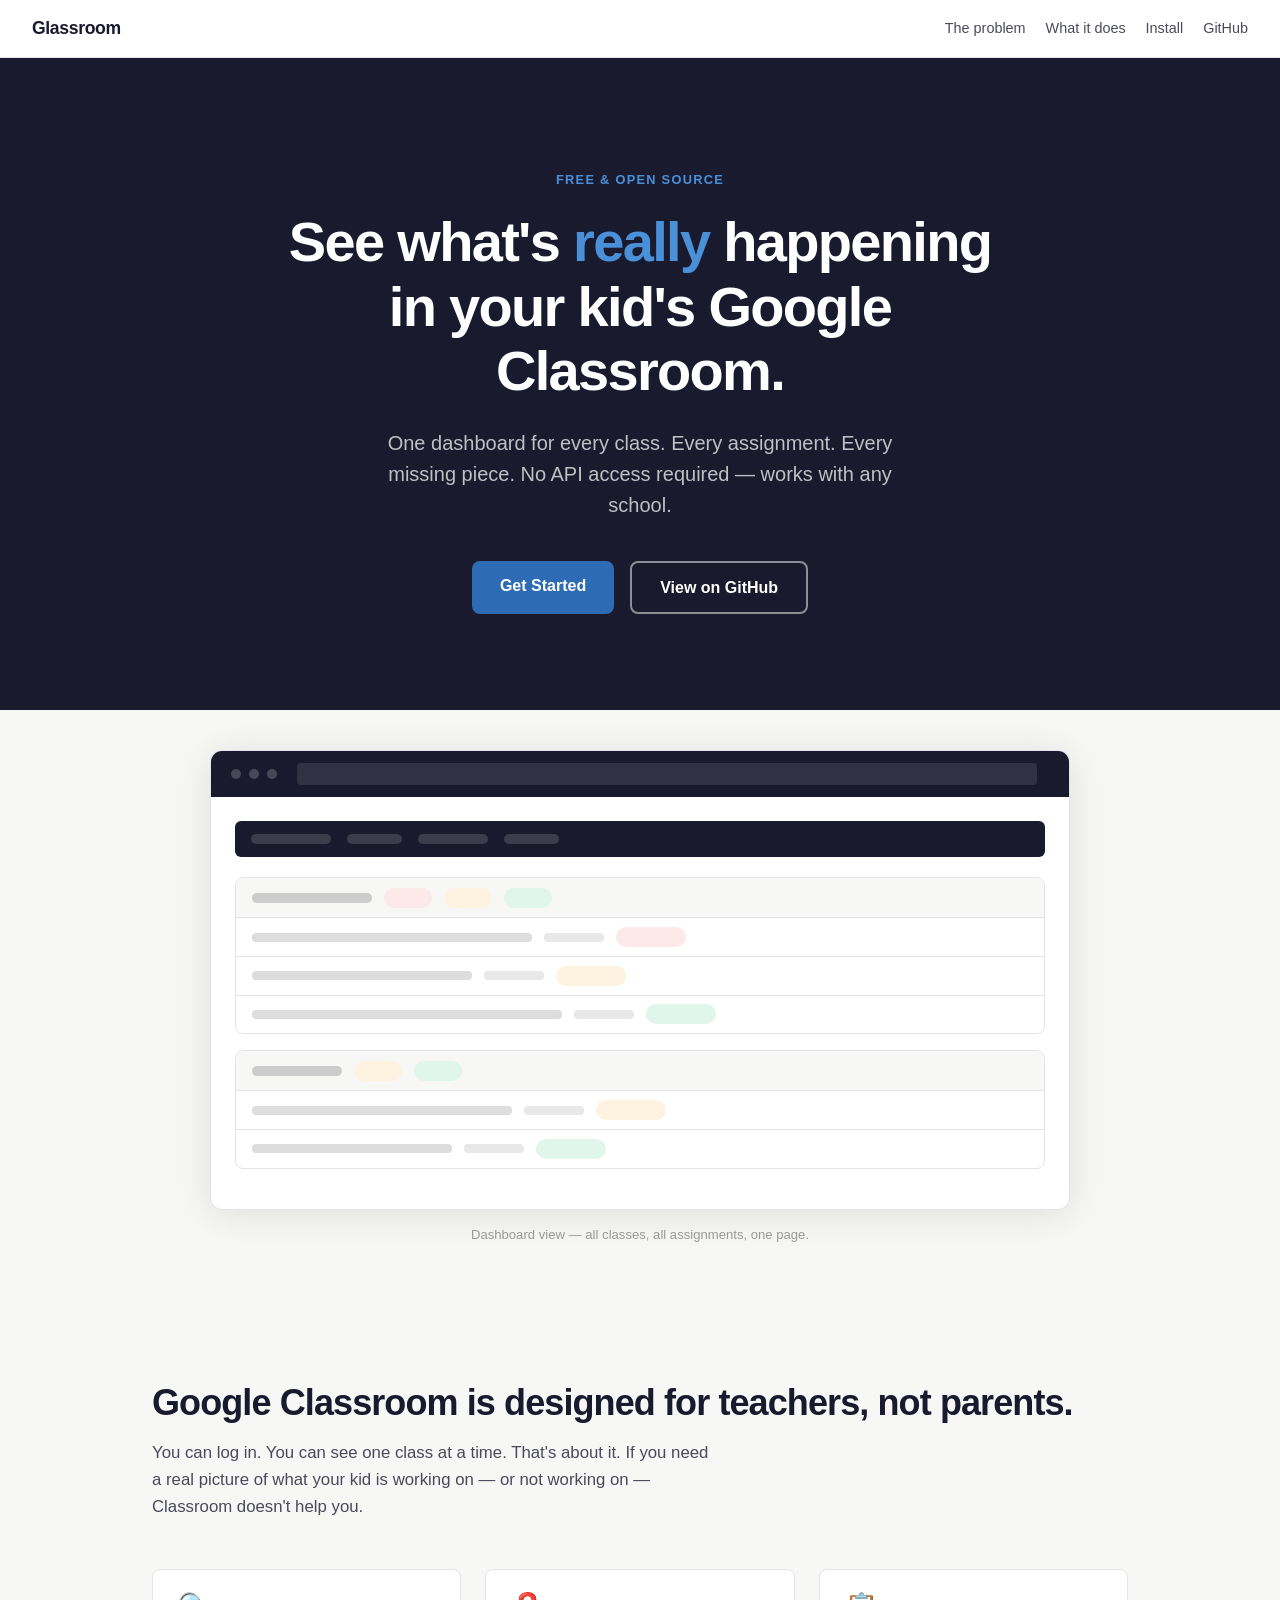
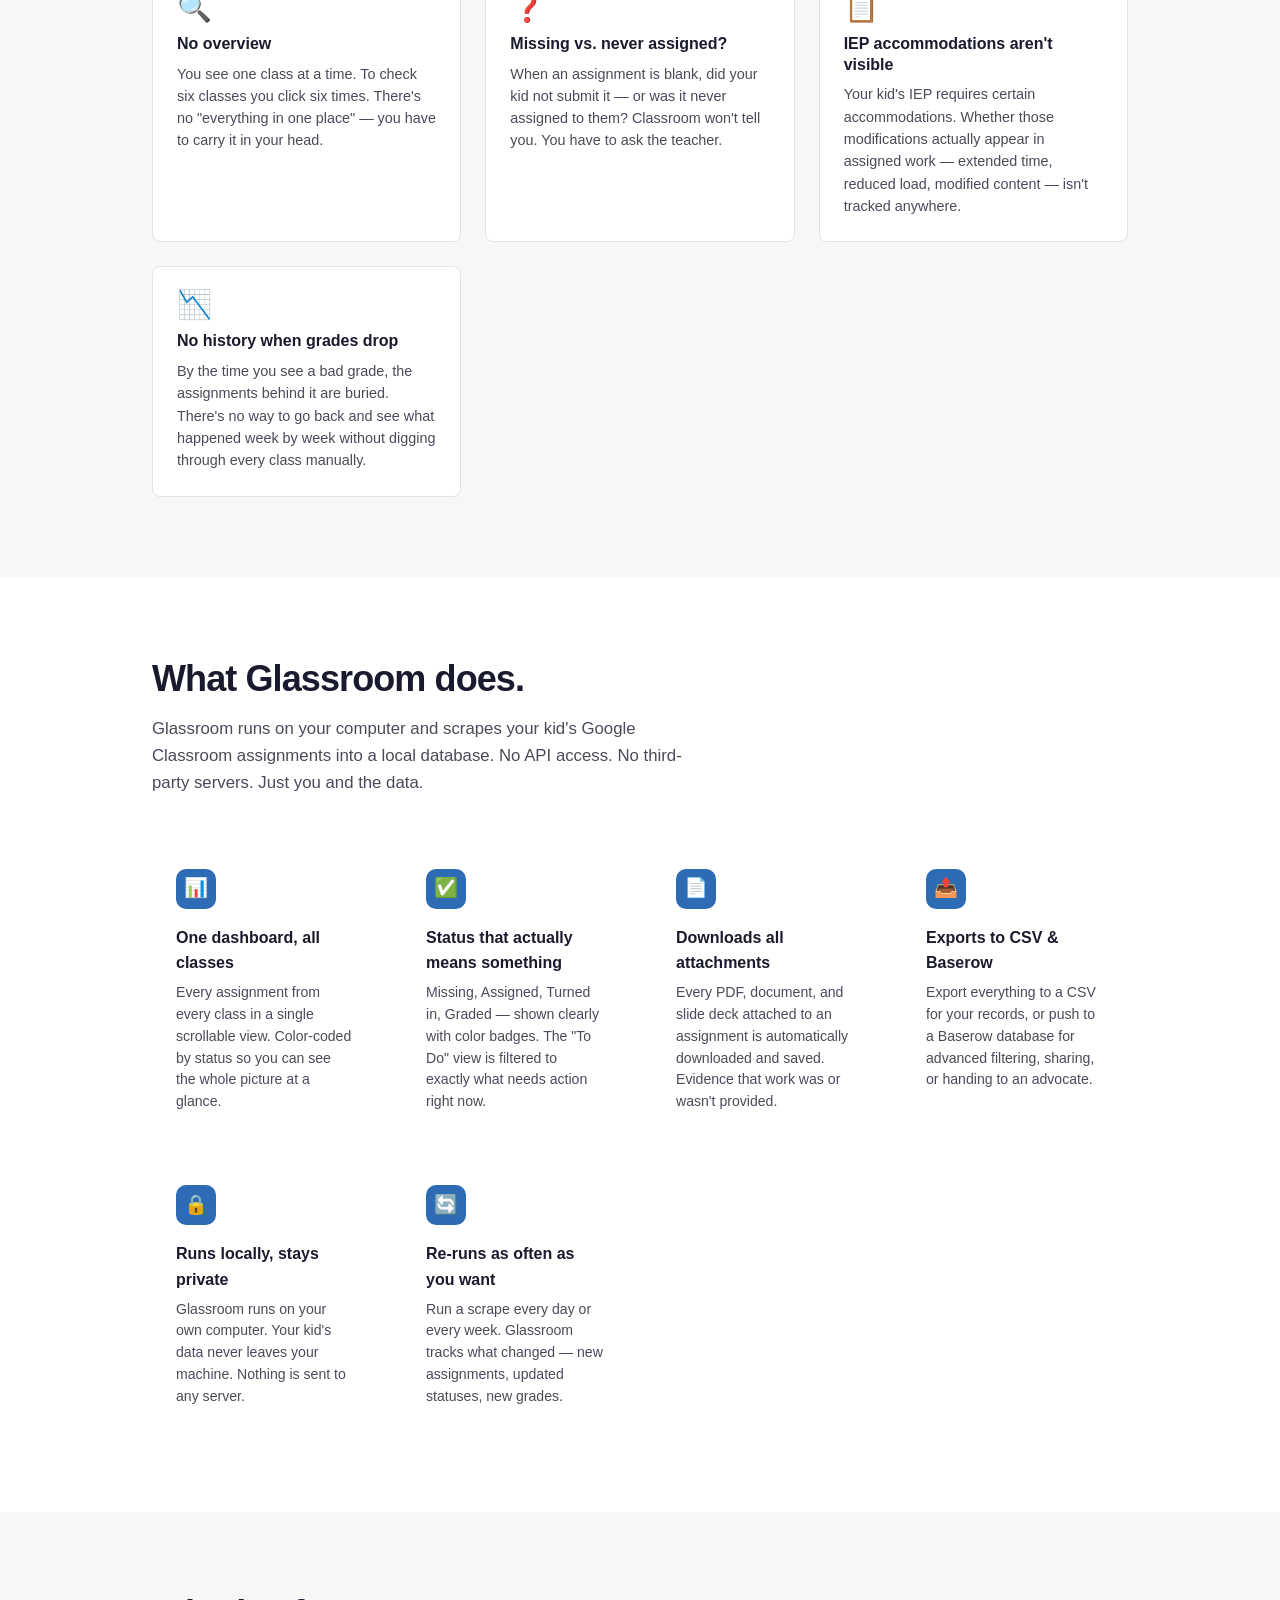
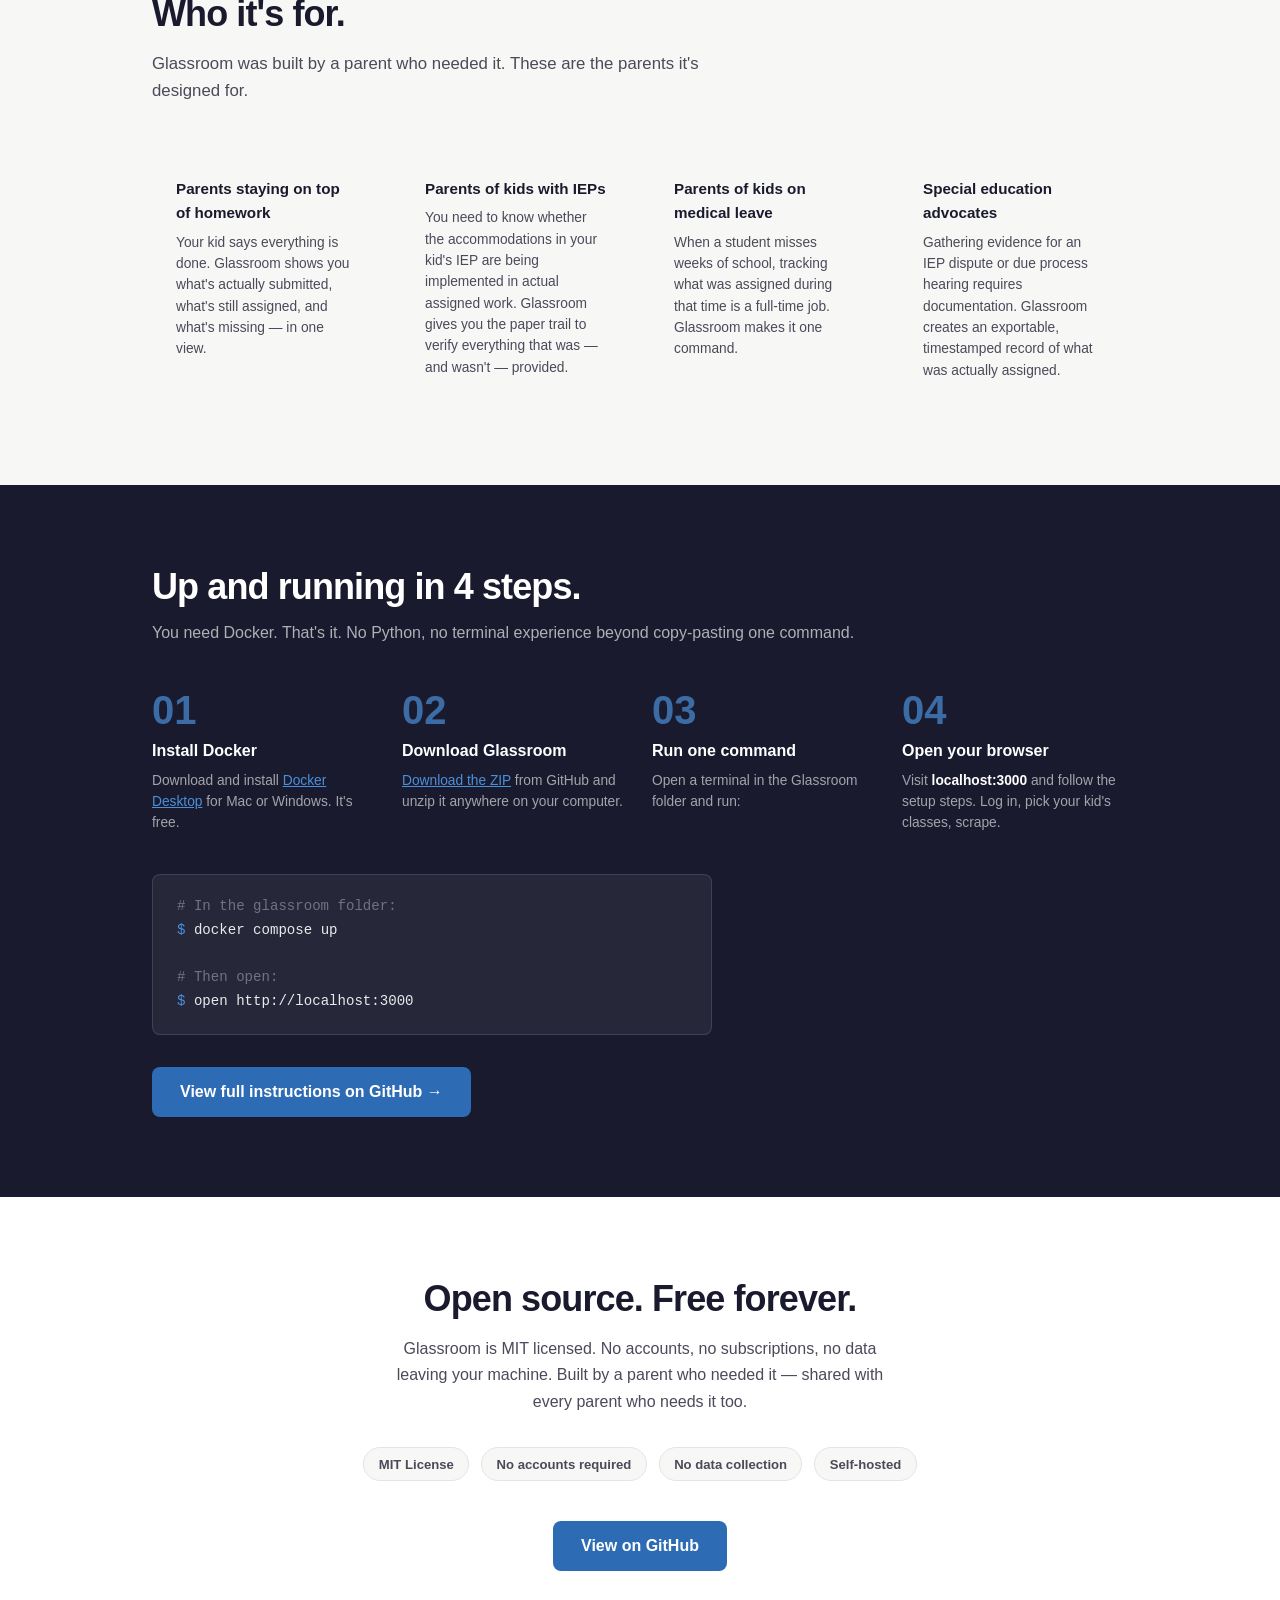
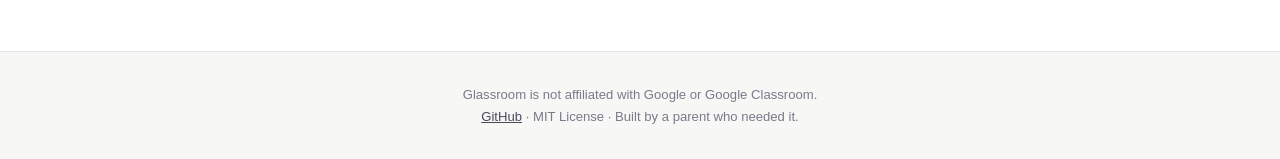
==== site/index.html @ 011dd3a0 "Ho 4.7: Landing page static site in site/ - site/index.html: full single-page landing site with all " ====
<!DOCTYPE html>
<html lang="en">
<head>
  <meta charset="UTF-8">
  <meta name="viewport" content="width=device-width, initial-scale=1.0">
  <title>Glassroom — See what's really happening in your kid's Google Classroom</title>
  <meta name="description" content="One dashboard for every class. Every assignment. Every missing piece. Glassroom makes Google Classroom transparent for parents.">
  <link rel="stylesheet" href="style.css">
</head>
<body>

<!-- ── Navigation ── -->
<nav>
  <a href="#" class="nav-brand">Glassroom</a>
  <div class="nav-links">
    <a href="#problem">The problem</a>
    <a href="#what-it-does">What it does</a>
    <a href="#install">Install</a>
    <a href="https://github.com/sageframe-no-kaji/glassroom">GitHub</a>
  </div>
</nav>

<!-- ── Hero ── -->
<section id="hero">
  <div class="container">
    <p class="eyebrow">Free &amp; open source</p>
    <h1>See what's <em>really</em> happening in your kid's Google Classroom.</h1>
    <p class="subhead">
      One dashboard for every class. Every assignment. Every missing piece.
      No API access required — works with any school.
    </p>
    <div class="hero-actions">
      <a href="#install" class="btn btn-primary">Get Started</a>
      <a href="https://github.com/sageframe-no-kaji/glassroom" class="btn btn-outline">View on GitHub</a>
    </div>
  </div>
</section>

<!-- ── Dashboard mockup ── -->
<section id="mockup" style="padding: 2.5rem 0 3.5rem">
  <div class="container">
    <div class="mockup-frame">
      <div class="mockup-bar">
        <div class="mockup-dot"></div>
        <div class="mockup-dot"></div>
        <div class="mockup-dot"></div>
        <div class="mockup-url"></div>
      </div>
      <div class="mockup-body">
        <div class="mockup-nav-bar">
          <div class="mockup-nav-pill" style="width:80px"></div>
          <div class="mockup-nav-pill" style="width:55px"></div>
          <div class="mockup-nav-pill" style="width:70px"></div>
          <div class="mockup-nav-pill" style="width:55px"></div>
        </div>

        <!-- Class 1: ELA -->
        <div class="mockup-class-block">
          <div class="mockup-class-header">
            <div class="mockup-class-name"></div>
            <div class="mockup-badge badge-red" title="Missing"></div>
            <div class="mockup-badge badge-amber" title="Assigned"></div>
            <div class="mockup-badge badge-green" title="Done"></div>
          </div>
          <div class="mockup-row">
            <div class="mockup-title" style="max-width:280px"></div>
            <div class="mockup-meta"></div>
            <div class="mockup-status badge-red"></div>
          </div>
          <div class="mockup-row">
            <div class="mockup-title" style="max-width:220px"></div>
            <div class="mockup-meta"></div>
            <div class="mockup-status badge-amber"></div>
          </div>
          <div class="mockup-row">
            <div class="mockup-title" style="max-width:310px"></div>
            <div class="mockup-meta"></div>
            <div class="mockup-status badge-green"></div>
          </div>
        </div>

        <!-- Class 2: Math -->
        <div class="mockup-class-block">
          <div class="mockup-class-header">
            <div class="mockup-class-name" style="width:90px"></div>
            <div class="mockup-badge badge-amber" title="Assigned"></div>
            <div class="mockup-badge badge-green" title="Done"></div>
          </div>
          <div class="mockup-row">
            <div class="mockup-title" style="max-width:260px"></div>
            <div class="mockup-meta"></div>
            <div class="mockup-status badge-amber"></div>
          </div>
          <div class="mockup-row">
            <div class="mockup-title" style="max-width:200px"></div>
            <div class="mockup-meta"></div>
            <div class="mockup-status badge-green"></div>
          </div>
        </div>

      </div>
    </div>
    <p style="text-align:center;font-size:0.82rem;color:#999;margin-top:0.9rem">
      Dashboard view — all classes, all assignments, one page.
    </p>
  </div>
</section>

<!-- ── The Problem ── -->
<section id="problem" class="alt">
  <div class="container">
    <h2>Google Classroom is designed for teachers, not parents.</h2>
    <p class="section-subhead">
      You can log in. You can see one class at a time. That's about it. If you need a real picture of what your kid is working on — or not working on — Classroom doesn't help you.
    </p>
    <div class="problem-grid">
      <div class="problem-card">
        <div class="problem-icon">🔍</div>
        <h3>No overview</h3>
        <p>You see one class at a time. To check six classes you click six times. There's no "everything in one place" — you have to carry it in your head.</p>
      </div>
      <div class="problem-card">
        <div class="problem-icon">❓</div>
        <h3>Missing vs. never assigned?</h3>
        <p>When an assignment is blank, did your kid not submit it — or was it never assigned to them? Classroom won't tell you. You have to ask the teacher.</p>
      </div>
      <div class="problem-card">
        <div class="problem-icon">📋</div>
        <h3>IEP accommodations aren't visible</h3>
        <p>Your kid's IEP requires certain accommodations. Whether those modifications actually appear in assigned work — extended time, reduced load, modified content — isn't tracked anywhere.</p>
      </div>
      <div class="problem-card">
        <div class="problem-icon">📉</div>
        <h3>No history when grades drop</h3>
        <p>By the time you see a bad grade, the assignments behind it are buried. There's no way to go back and see what happened week by week without digging through every class manually.</p>
      </div>
    </div>
  </div>
</section>

<!-- ── What it does ── -->
<section id="what-it-does">
  <div class="container">
    <h2>What Glassroom does.</h2>
    <p class="section-subhead">
      Glassroom runs on your computer and scrapes your kid's Google Classroom assignments into a local database. No API access. No third-party servers. Just you and the data.
    </p>
    <div class="features-grid">
      <div class="feature-card">
        <div class="feature-icon">📊</div>
        <h3>One dashboard, all classes</h3>
        <p>Every assignment from every class in a single scrollable view. Color-coded by status so you can see the whole picture at a glance.</p>
      </div>
      <div class="feature-card">
        <div class="feature-icon">✅</div>
        <h3>Status that actually means something</h3>
        <p>Missing, Assigned, Turned in, Graded — shown clearly with color badges. The "To Do" view is filtered to exactly what needs action right now.</p>
      </div>
      <div class="feature-card">
        <div class="feature-icon">📄</div>
        <h3>Downloads all attachments</h3>
        <p>Every PDF, document, and slide deck attached to an assignment is automatically downloaded and saved. Evidence that work was or wasn't provided.</p>
      </div>
      <div class="feature-card">
        <div class="feature-icon">📤</div>
        <h3>Exports to CSV &amp; Baserow</h3>
        <p>Export everything to a CSV for your records, or push to a Baserow database for advanced filtering, sharing, or handing to an advocate.</p>
      </div>
      <div class="feature-card">
        <div class="feature-icon">🔒</div>
        <h3>Runs locally, stays private</h3>
        <p>Glassroom runs on your own computer. Your kid's data never leaves your machine. Nothing is sent to any server.</p>
      </div>
      <div class="feature-card">
        <div class="feature-icon">🔄</div>
        <h3>Re-runs as often as you want</h3>
        <p>Run a scrape every day or every week. Glassroom tracks what changed — new assignments, updated statuses, new grades.</p>
      </div>
    </div>
  </div>
</section>

<!-- ── Who it's for ── -->
<section id="who" class="alt">
  <div class="container">
    <h2>Who it's for.</h2>
    <p class="section-subhead">
      Glassroom was built by a parent who needed it. These are the parents it's designed for.
    </p>
    <div class="who-grid">
      <div class="who-card">
        <h3>Parents staying on top of homework</h3>
        <p>Your kid says everything is done. Glassroom shows you what's actually submitted, what's still assigned, and what's missing — in one view.</p>
      </div>
      <div class="who-card">
        <h3>Parents of kids with IEPs</h3>
        <p>You need to know whether the accommodations in your kid's IEP are being implemented in actual assigned work. Glassroom gives you the paper trail to verify everything that was — and wasn't — provided.</p>
      </div>
      <div class="who-card">
        <h3>Parents of kids on medical leave</h3>
        <p>When a student misses weeks of school, tracking what was assigned during that time is a full-time job. Glassroom makes it one command.</p>
      </div>
      <div class="who-card">
        <h3>Special education advocates</h3>
        <p>Gathering evidence for an IEP dispute or due process hearing requires documentation. Glassroom creates an exportable, timestamped record of what was actually assigned.</p>
      </div>
    </div>
  </div>
</section>

<!-- ── How to Install ── -->
<section id="install" class="dark">
  <div class="container">
    <h2>Up and running in 4 steps.</h2>
    <p class="section-subhead">
      You need Docker. That's it. No Python, no terminal experience beyond copy-pasting one command.
    </p>

    <div class="install-steps">
      <div class="install-step">
        <div class="step-number">01</div>
        <h3>Install Docker</h3>
        <p>Download and install <a href="https://docker.com/get-started" target="_blank" rel="noopener">Docker Desktop</a> for Mac or Windows. It's free.</p>
      </div>
      <div class="install-step">
        <div class="step-number">02</div>
        <h3>Download Glassroom</h3>
        <p>
          <a href="https://github.com/sageframe-no-kaji/glassroom/archive/refs/heads/main.zip" target="_blank" rel="noopener">Download the ZIP</a> from GitHub and unzip it anywhere on your computer.
        </p>
      </div>
      <div class="install-step">
        <div class="step-number">03</div>
        <h3>Run one command</h3>
        <p>Open a terminal in the Glassroom folder and run:</p>
      </div>
      <div class="install-step">
        <div class="step-number">04</div>
        <h3>Open your browser</h3>
        <p>Visit <strong style="color:#fff">localhost:3000</strong> and follow the setup steps. Log in, pick your kid's classes, scrape.</p>
      </div>
    </div>

    <div class="terminal-block">
      <pre><span class="comment"># In the glassroom folder:</span>
<span class="prompt">$ </span>docker compose up

<span class="comment"># Then open:</span>
<span class="prompt">$ </span>open http://localhost:3000</pre>
    </div>

    <a href="https://github.com/sageframe-no-kaji/glassroom" class="btn btn-primary">View full instructions on GitHub →</a>
  </div>
</section>

<!-- ── Open Source ── -->
<section id="open-source">
  <div class="container">
    <h2>Open source. Free forever.</h2>
    <p>
      Glassroom is MIT licensed. No accounts, no subscriptions, no data leaving your machine.
      Built by a parent who needed it — shared with every parent who needs it too.
    </p>
    <div class="oss-badges">
      <span class="oss-badge">MIT License</span>
      <span class="oss-badge">No accounts required</span>
      <span class="oss-badge">No data collection</span>
      <span class="oss-badge">Self-hosted</span>
    </div>
    <a href="https://github.com/sageframe-no-kaji/glassroom" class="btn btn-primary">View on GitHub</a>
  </div>
</section>

<!-- ── Footer ── -->
<footer>
  <p>
    Glassroom is not affiliated with Google or Google Classroom.<br>
    <a href="https://github.com/sageframe-no-kaji/glassroom">GitHub</a> &middot;
    MIT License &middot;
    Built by a parent who needed it.
  </p>
</footer>

</body>
</html>
---- site/style.css ----
/* Glassroom Landing Page — style.css */

*, *::before, *::after {
  box-sizing: border-box;
  margin: 0;
  padding: 0;
}

:root {
  --blue: #2D6CB4;
  --blue-light: #4A90D9;
  --blue-dark: #1e4d84;
  --text: #1a1a2e;
  --text-secondary: #4a4a5a;
  --text-muted: #7a7a8a;
  --bg: #ffffff;
  --bg-alt: #f7f7f5;
  --bg-dark: #1a1a2e;
  --border: #e4e4e8;
  --green: #3DAA6D;
  --amber: #E8A838;
  --red: #D94452;
  --radius: 8px;
  --max-width: 1040px;
}

html {
  scroll-behavior: smooth;
  font-size: 16px;
}

body {
  font-family: -apple-system, BlinkMacSystemFont, "Segoe UI", Roboto, Helvetica, Arial, sans-serif;
  color: var(--text);
  background: var(--bg);
  line-height: 1.6;
  -webkit-font-smoothing: antialiased;
}

/* ── Layout ── */

.container {
  max-width: var(--max-width);
  margin: 0 auto;
  padding: 0 2rem;
}

section {
  padding: 5rem 0;
}

section.alt {
  background: var(--bg-alt);
}

section.dark {
  background: var(--bg-dark);
  color: #fff;
}

/* ── Nav ── */

nav {
  position: sticky;
  top: 0;
  z-index: 100;
  background: rgba(255, 255, 255, 0.96);
  backdrop-filter: blur(8px);
  border-bottom: 1px solid var(--border);
  padding: 0.9rem 2rem;
  display: flex;
  align-items: center;
  gap: 1.5rem;
}

.nav-brand {
  font-size: 1.1rem;
  font-weight: 700;
  color: var(--text);
  text-decoration: none;
  letter-spacing: -0.02em;
}

.nav-links {
  display: flex;
  gap: 1.25rem;
  margin-left: auto;
  align-items: center;
}

.nav-links a {
  color: var(--text-secondary);
  text-decoration: none;
  font-size: 0.9rem;
}

.nav-links a:hover {
  color: var(--text);
}

/* ── Buttons ── */

.btn {
  display: inline-block;
  padding: 0.75rem 1.75rem;
  border-radius: var(--radius);
  font-size: 1rem;
  font-weight: 600;
  text-decoration: none;
  cursor: pointer;
  border: none;
  transition: background 0.15s, transform 0.1s;
}

.btn:active {
  transform: translateY(1px);
}

.btn-primary {
  background: var(--blue);
  color: #fff;
}

.btn-primary:hover {
  background: var(--blue-dark);
}

.btn-outline {
  background: transparent;
  color: #fff;
  border: 2px solid rgba(255, 255, 255, 0.5);
}

.btn-outline:hover {
  border-color: #fff;
  background: rgba(255, 255, 255, 0.1);
}

/* ── Hero ── */

#hero {
  background: var(--bg-dark);
  color: #fff;
  padding: 7rem 0 6rem;
  text-align: center;
}

#hero .eyebrow {
  font-size: 0.8rem;
  font-weight: 600;
  letter-spacing: 0.1em;
  text-transform: uppercase;
  color: var(--blue-light);
  margin-bottom: 1.25rem;
}

#hero h1 {
  font-size: clamp(2rem, 5vw, 3.5rem);
  font-weight: 800;
  line-height: 1.15;
  letter-spacing: -0.03em;
  max-width: 760px;
  margin: 0 auto 1.5rem;
}

#hero h1 em {
  font-style: normal;
  color: var(--blue-light);
}

#hero .subhead {
  font-size: clamp(1rem, 2.5vw, 1.25rem);
  color: rgba(255, 255, 255, 0.72);
  max-width: 540px;
  margin: 0 auto 2.5rem;
  line-height: 1.55;
}

.hero-actions {
  display: flex;
  gap: 1rem;
  justify-content: center;
  flex-wrap: wrap;
}

/* ── Dashboard mockup ── */

#mockup {
  background: var(--bg-alt);
  padding: 3rem 0 4rem;
}

.mockup-frame {
  max-width: 860px;
  margin: 0 auto;
  background: #fff;
  border-radius: 12px;
  border: 1px solid var(--border);
  overflow: hidden;
  box-shadow: 0 4px 40px rgba(0, 0, 0, 0.1);
}

.mockup-bar {
  background: var(--bg-dark);
  padding: 0.75rem 1.25rem;
  display: flex;
  align-items: center;
  gap: 0.5rem;
}

.mockup-dot {
  width: 10px;
  height: 10px;
  border-radius: 50%;
  background: rgba(255,255,255,0.2);
}

.mockup-url {
  flex: 1;
  background: rgba(255,255,255,0.1);
  border-radius: 4px;
  height: 22px;
  margin: 0 0.75rem;
}

.mockup-body {
  padding: 1.5rem;
}

.mockup-nav-bar {
  background: var(--bg-dark);
  border-radius: 6px;
  height: 36px;
  margin-bottom: 1.25rem;
  display: flex;
  align-items: center;
  padding: 0 1rem;
  gap: 1rem;
}

.mockup-nav-pill {
  height: 10px;
  border-radius: 5px;
  background: rgba(255,255,255,0.15);
}

.mockup-class-block {
  border: 1px solid var(--border);
  border-radius: 8px;
  margin-bottom: 1rem;
  overflow: hidden;
}

.mockup-class-header {
  background: var(--bg-alt);
  padding: 0.6rem 1rem;
  display: flex;
  align-items: center;
  gap: 0.75rem;
}

.mockup-class-name {
  width: 120px;
  height: 10px;
  border-radius: 5px;
  background: #ccc;
}

.mockup-badge {
  height: 20px;
  width: 48px;
  border-radius: 10px;
}

.mockup-row {
  display: flex;
  align-items: center;
  padding: 0.55rem 1rem;
  border-top: 1px solid var(--border);
  gap: 0.75rem;
}

.mockup-title {
  flex: 1;
  height: 9px;
  border-radius: 4px;
  background: #ddd;
}

.mockup-meta {
  width: 60px;
  height: 9px;
  border-radius: 4px;
  background: #e8e8e8;
}

.mockup-status {
  width: 70px;
  height: 20px;
  border-radius: 10px;
}

/* Status badge colors */
.badge-red    { background: #fde8ea; }
.badge-amber  { background: #fdf3e0; }
.badge-green  { background: #e0f5ec; }
.badge-blue   { background: #e0eefa; }

/* ── Problem section ── */

#problem h2,
#what-it-does h2,
#who h2,
#install h2,
#open-source h2 {
  font-size: clamp(1.6rem, 3.5vw, 2.25rem);
  font-weight: 800;
  letter-spacing: -0.025em;
  line-height: 1.2;
  margin-bottom: 1rem;
}

#problem .section-subhead,
#what-it-does .section-subhead,
#who .section-subhead {
  font-size: 1.05rem;
  color: var(--text-secondary);
  max-width: 560px;
  margin-bottom: 3rem;
  line-height: 1.6;
}

.problem-grid {
  display: grid;
  grid-template-columns: repeat(auto-fit, minmax(240px, 1fr));
  gap: 1.5rem;
}

.problem-card {
  background: #fff;
  border: 1px solid var(--border);
  border-radius: var(--radius);
  padding: 1.5rem;
}

.problem-icon {
  font-size: 1.75rem;
  margin-bottom: 0.75rem;
  line-height: 1;
}

.problem-card h3 {
  font-size: 1rem;
  font-weight: 700;
  margin-bottom: 0.5rem;
  line-height: 1.3;
}

.problem-card p {
  font-size: 0.9rem;
  color: var(--text-secondary);
  line-height: 1.55;
}

/* ── What it does ── */

.features-grid {
  display: grid;
  grid-template-columns: repeat(auto-fit, minmax(220px, 1fr));
  gap: 1.5rem;
}

.feature-card {
  padding: 1.5rem;
}

.feature-icon {
  width: 40px;
  height: 40px;
  border-radius: 10px;
  background: var(--blue);
  display: flex;
  align-items: center;
  justify-content: center;
  font-size: 1.2rem;
  margin-bottom: 1rem;
}

.feature-card h3 {
  font-size: 1rem;
  font-weight: 700;
  margin-bottom: 0.4rem;
}

.feature-card p {
  font-size: 0.88rem;
  color: var(--text-secondary);
  line-height: 1.55;
}

/* ── Who it's for ── */

.who-grid {
  display: grid;
  grid-template-columns: repeat(auto-fit, minmax(220px, 1fr));
  gap: 1.25rem;
}

.who-card {
  background: var(--bg-alt);
  border-radius: var(--radius);
  padding: 1.5rem;
}

.who-card h3 {
  font-size: 0.95rem;
  font-weight: 700;
  margin-bottom: 0.4rem;
}

.who-card p {
  font-size: 0.86rem;
  color: var(--text-secondary);
  line-height: 1.55;
}

/* ── Install ── */

#install {
  background: var(--bg-dark);
  color: #fff;
}

#install h2 {
  color: #fff;
  margin-bottom: 0.75rem;
}

#install .section-subhead {
  color: rgba(255,255,255,0.65);
  margin-bottom: 2.75rem;
  font-size: 1rem;
  line-height: 1.6;
}

.install-steps {
  display: grid;
  grid-template-columns: repeat(auto-fit, minmax(200px, 1fr));
  gap: 1.5rem;
  margin-bottom: 2.5rem;
}

.install-step {
  position: relative;
}

.step-number {
  font-size: 2.5rem;
  font-weight: 800;
  color: var(--blue-light);
  line-height: 1;
  margin-bottom: 0.5rem;
  opacity: 0.7;
}

.install-step h3 {
  font-size: 1rem;
  font-weight: 700;
  margin-bottom: 0.4rem;
  color: #fff;
}

.install-step p {
  font-size: 0.86rem;
  color: rgba(255, 255, 255, 0.6);
  line-height: 1.55;
}

.install-step a {
  color: var(--blue-light);
}

.terminal-block {
  background: rgba(255, 255, 255, 0.06);
  border: 1px solid rgba(255, 255, 255, 0.12);
  border-radius: var(--radius);
  padding: 1.25rem 1.5rem;
  margin-bottom: 2rem;
  max-width: 560px;
}

.terminal-block pre {
  font-family: "SF Mono", "Fira Code", "Cascadia Code", Consolas, monospace;
  font-size: 0.88rem;
  color: rgba(255,255,255,0.9);
  line-height: 1.7;
  white-space: pre-wrap;
}

.terminal-block pre .prompt {
  color: var(--blue-light);
  user-select: none;
}

.terminal-block pre .comment {
  color: rgba(255,255,255,0.35);
}

/* ── Open source ── */

#open-source {
  text-align: center;
}

#open-source h2 {
  margin-bottom: 1rem;
}

#open-source p {
  color: var(--text-secondary);
  max-width: 520px;
  margin: 0 auto 2rem;
  font-size: 1rem;
  line-height: 1.65;
}

.oss-badges {
  display: flex;
  gap: 0.75rem;
  justify-content: center;
  flex-wrap: wrap;
  margin-bottom: 2.5rem;
}

.oss-badge {
  display: inline-block;
  padding: 0.35rem 0.9rem;
  border-radius: 20px;
  font-size: 0.82rem;
  font-weight: 600;
  background: var(--bg-alt);
  border: 1px solid var(--border);
  color: var(--text-secondary);
  text-decoration: none;
}

/* ── Footer ── */

footer {
  background: var(--bg-alt);
  border-top: 1px solid var(--border);
  padding: 2rem;
  text-align: center;
}

footer p {
  font-size: 0.82rem;
  color: var(--text-muted);
  line-height: 1.65;
}

footer a {
  color: var(--text-secondary);
}

/* ── Mobile ── */

@media (max-width: 640px) {
  section {
    padding: 3.5rem 0;
  }

  #hero {
    padding: 4.5rem 0 4rem;
  }

  nav {
    padding: 0.75rem 1.25rem;
  }

  .nav-links {
    display: none;
  }

  .container {
    padding: 0 1.25rem;
  }

  .hero-actions {
    flex-direction: column;
    align-items: center;
  }

  .install-steps {
    grid-template-columns: 1fr 1fr;
  }
}

@media (max-width: 400px) {
  .install-steps {
    grid-template-columns: 1fr;
  }
}
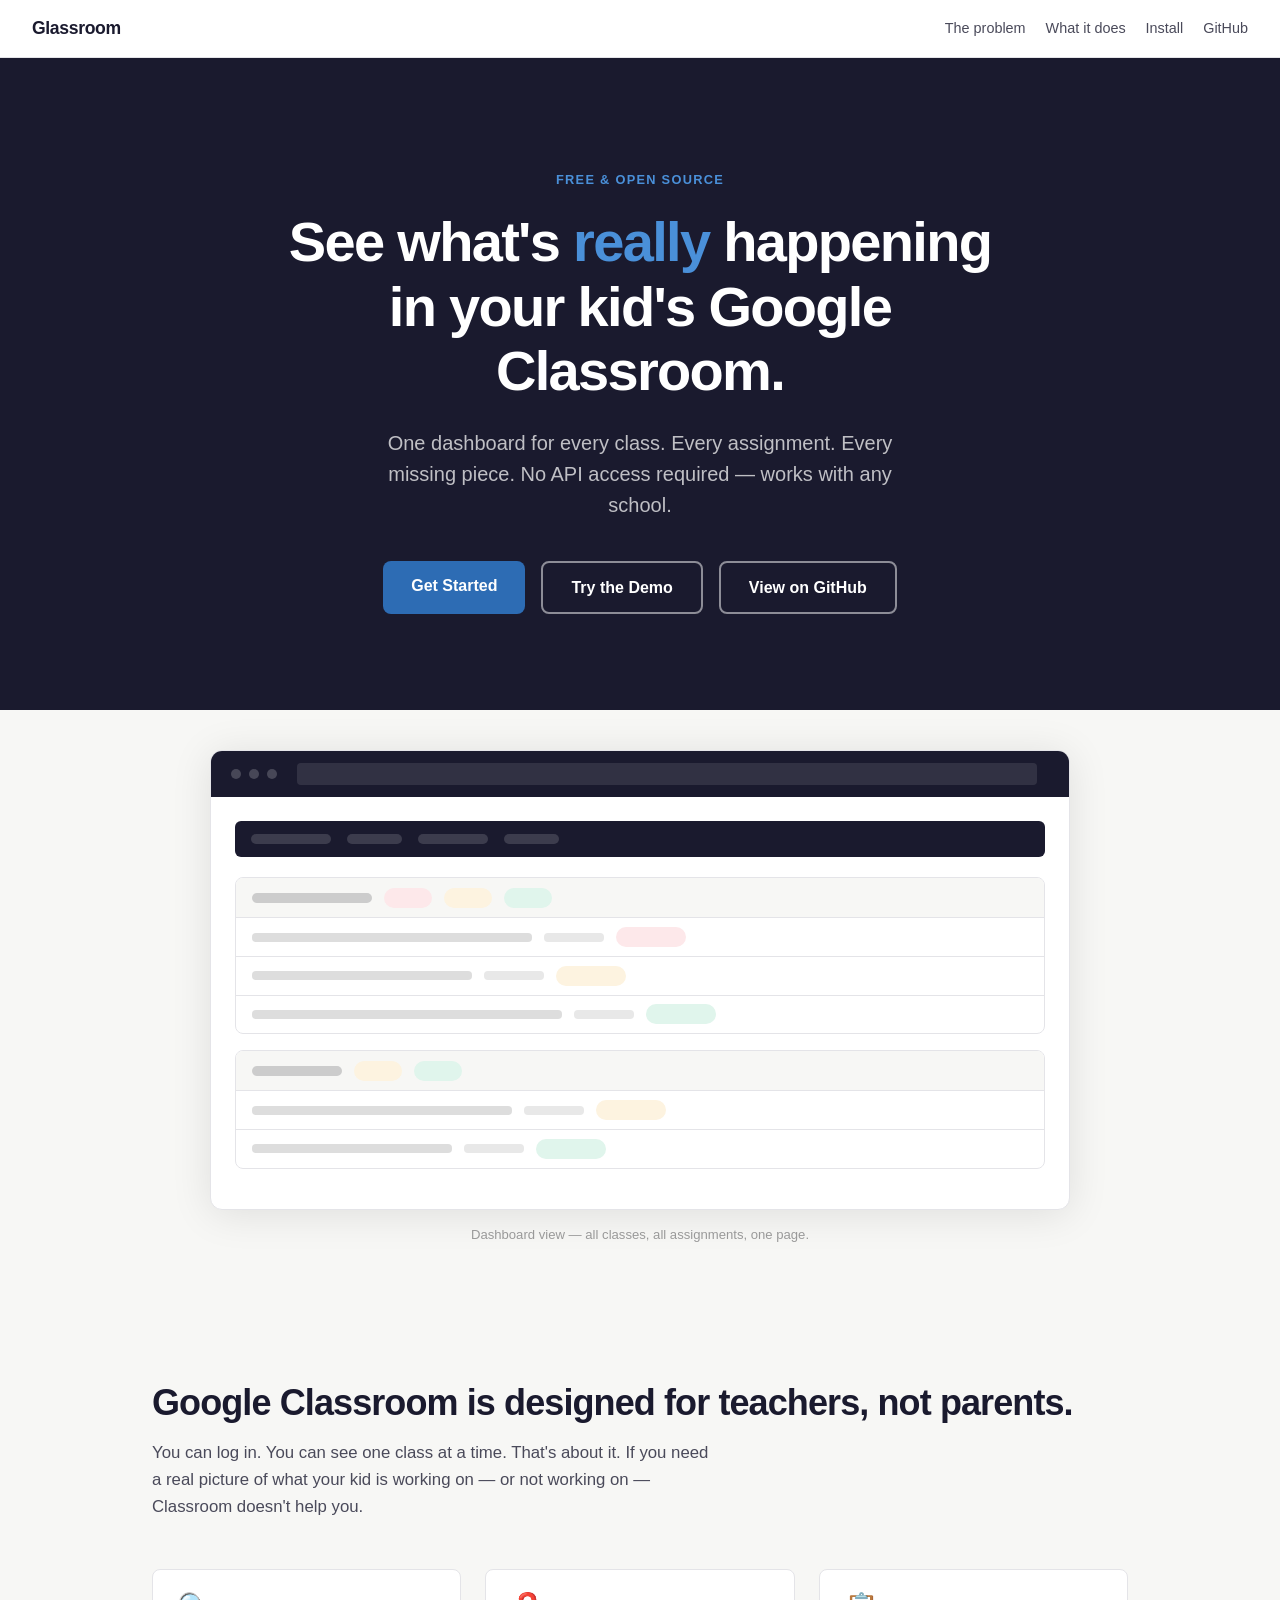
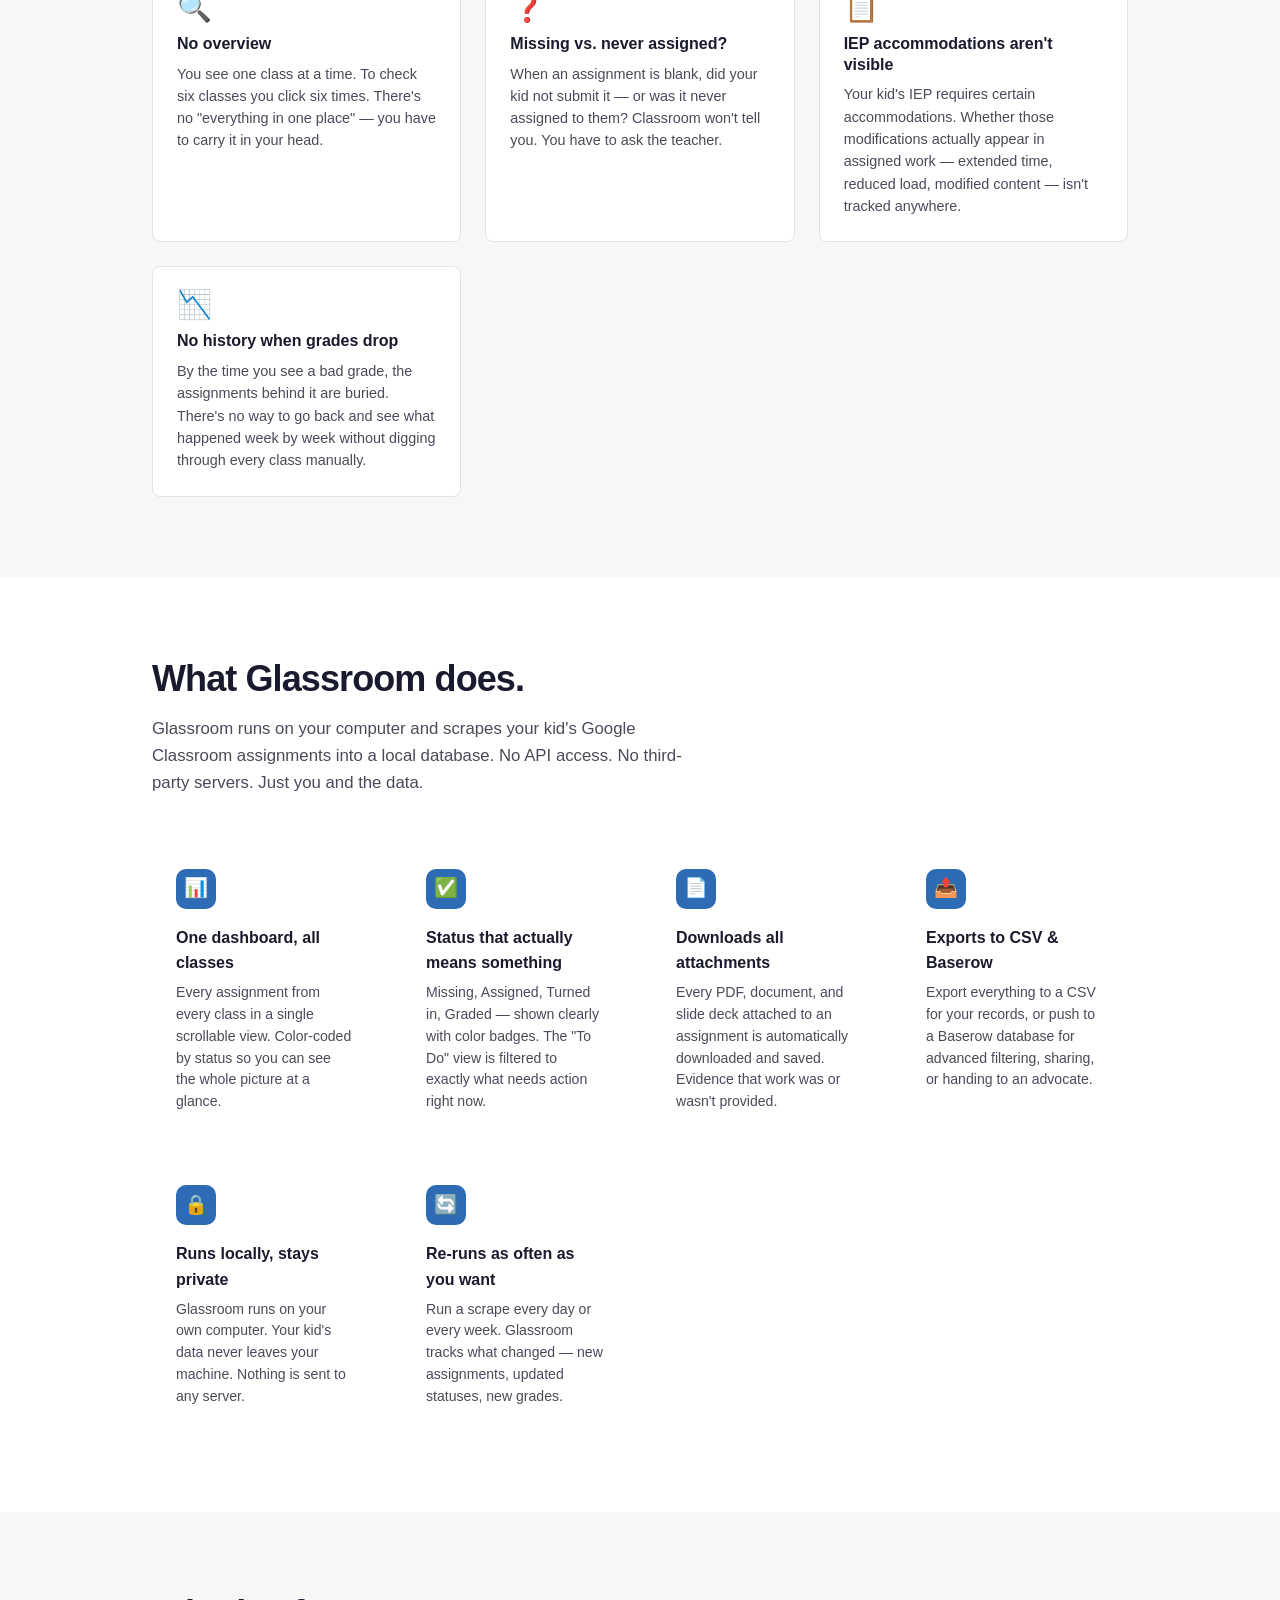
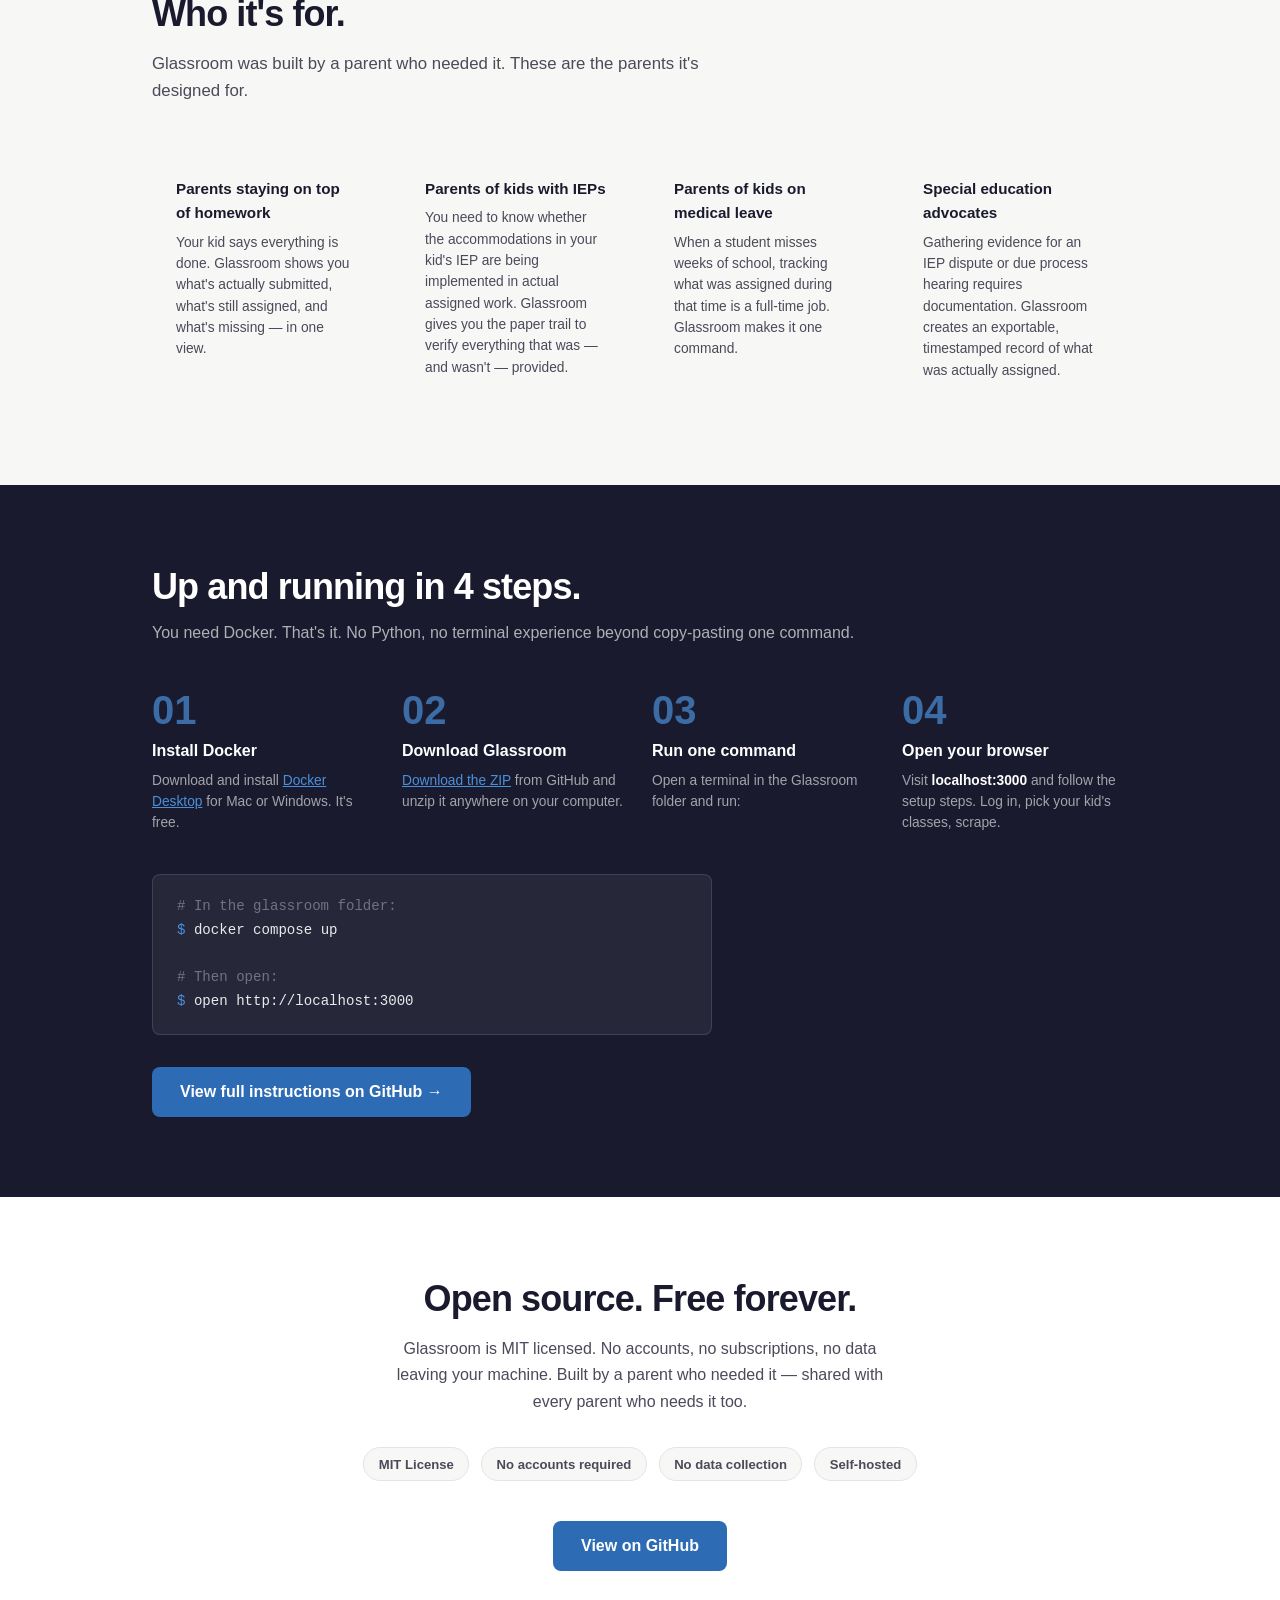
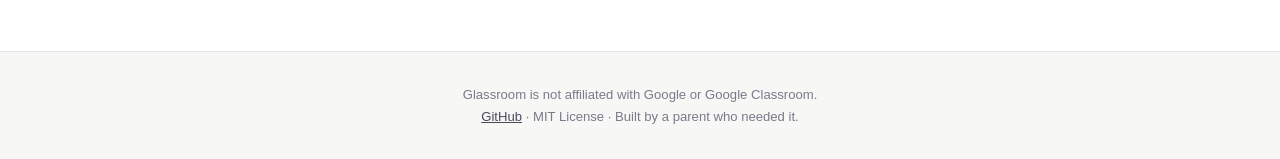
==== commit 427f5f58: "Ho 4.7.1: Static demo dashboard at site/demo/ - site/demo/data.json — 305 realistic assignments acro" ====
--- a/site/index.html
+++ b/site/index.html
@@ -31,6 +31,7 @@
     </p>
     <div class="hero-actions">
       <a href="#install" class="btn btn-primary">Get Started</a>
+      <a href="demo/index.html" class="btn btn-outline">Try the Demo</a>
       <a href="https://github.com/sageframe-no-kaji/glassroom" class="btn btn-outline">View on GitHub</a>
     </div>
   </div>
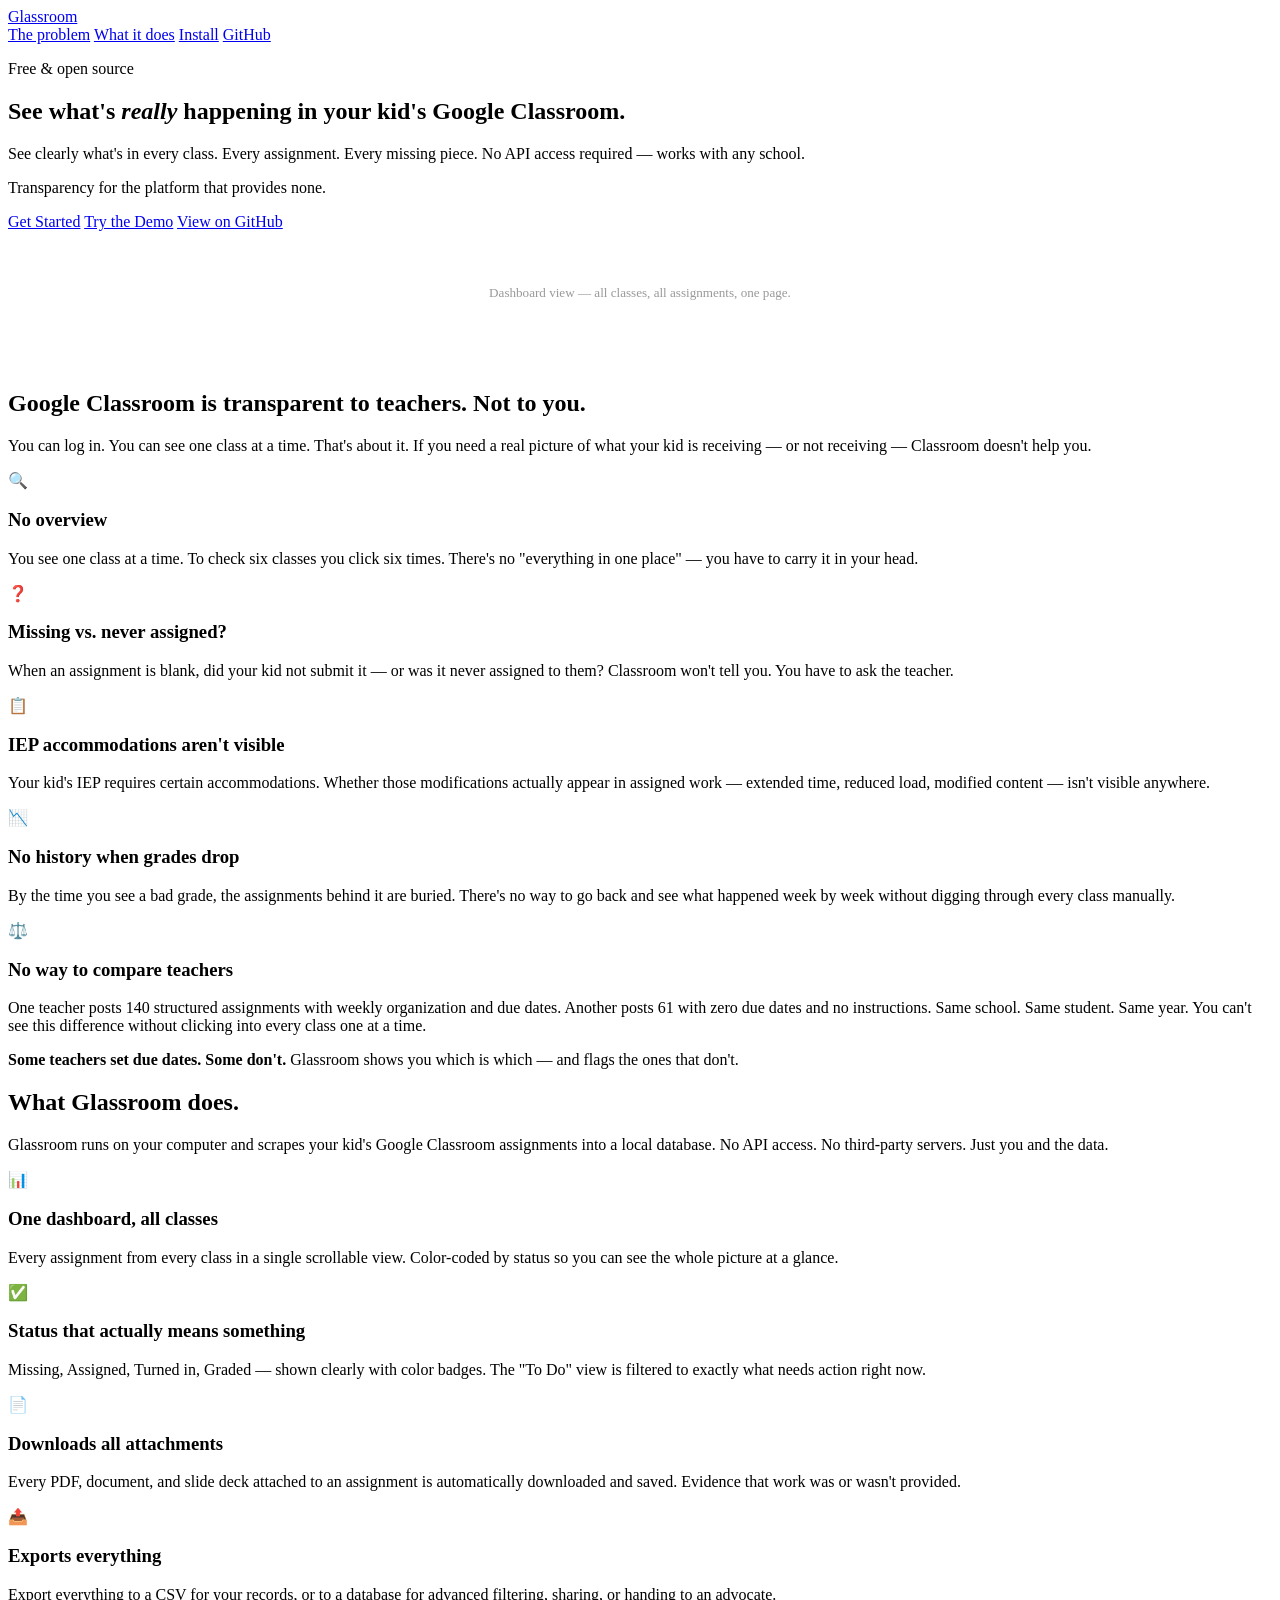
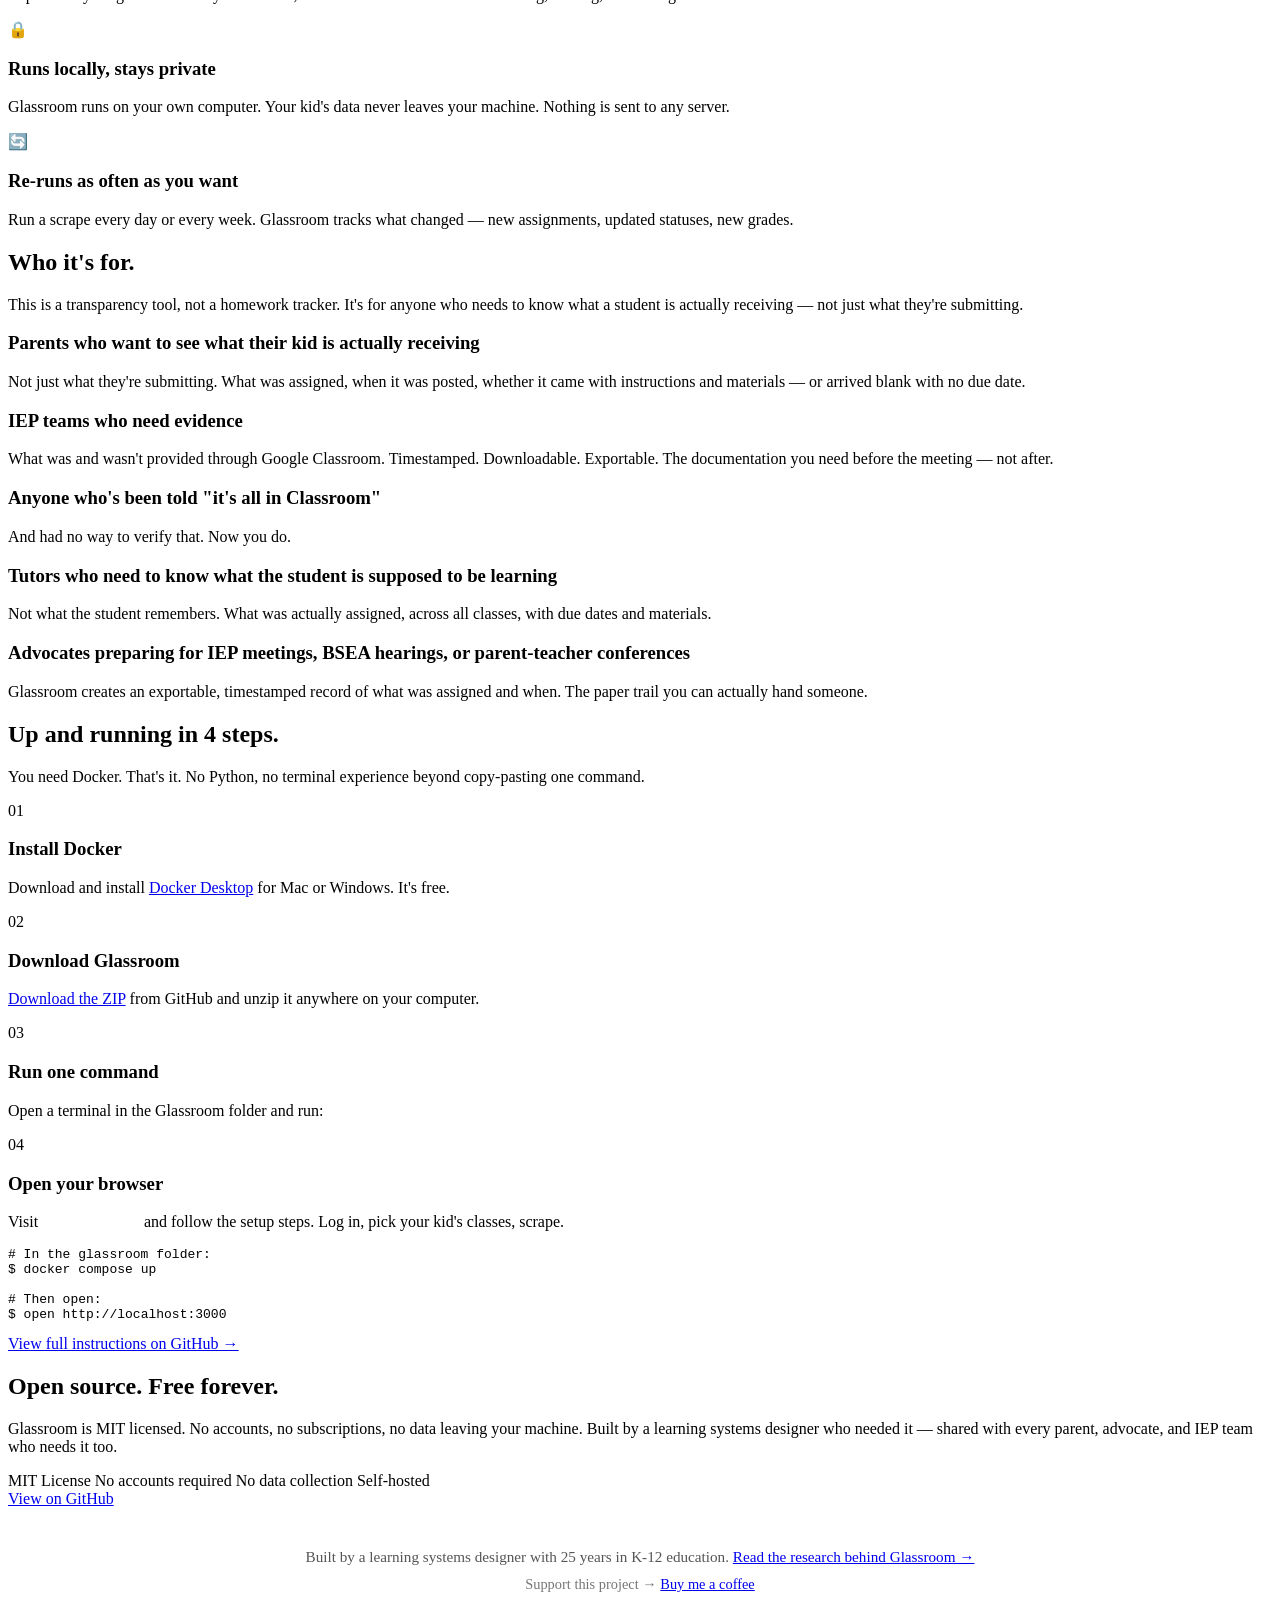
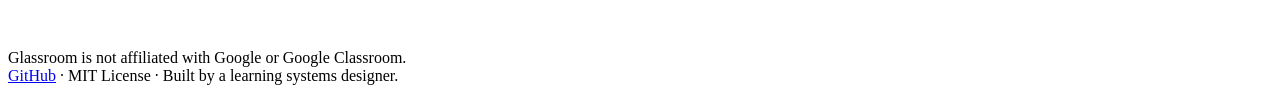
==== commit e3c5b28b: "Ho 5.9: Landing Page Copy Rewrite - Reframe as transparency tool, not homework tracker - Problem sec" ====
--- a/site/index.html
+++ b/site/index.html
@@ -4,7 +4,7 @@
   <meta charset="UTF-8">
   <meta name="viewport" content="width=device-width, initial-scale=1.0">
   <title>Glassroom — See what's really happening in your kid's Google Classroom</title>
-  <meta name="description" content="One dashboard for every class. Every assignment. Every missing piece. Glassroom makes Google Classroom transparent for parents.">
+  <meta name="description" content="Glassroom makes Google Classroom transparent. See every assignment across every class — what was provided, what wasn't, and what's missing. Built for parents, IEP teams, and advocates.">
   <link rel="stylesheet" href="style.css">
 </head>
 <body>
@@ -26,9 +26,10 @@
     <p class="eyebrow">Free &amp; open source</p>
     <h1>See what's <em>really</em> happening in your kid's Google Classroom.</h1>
     <p class="subhead">
-      One dashboard for every class. Every assignment. Every missing piece.
+      See clearly what's in every class. Every assignment. Every missing piece.
       No API access required — works with any school.
     </p>
+    <p class="tagline">Transparency for the platform that provides none.</p>
     <div class="hero-actions">
       <a href="#install" class="btn btn-primary">Get Started</a>
       <a href="demo/index.html" class="btn btn-outline">Try the Demo</a>
@@ -110,9 +111,9 @@
 <!-- ── The Problem ── -->
 <section id="problem" class="alt">
   <div class="container">
-    <h2>Google Classroom is designed for teachers, not parents.</h2>
+    <h2>Google Classroom is transparent to teachers. Not to you.</h2>
     <p class="section-subhead">
-      You can log in. You can see one class at a time. That's about it. If you need a real picture of what your kid is working on — or not working on — Classroom doesn't help you.
+      You can log in. You can see one class at a time. That's about it. If you need a real picture of what your kid is receiving — or not receiving — Classroom doesn't help you.
     </p>
     <div class="problem-grid">
       <div class="problem-card">
@@ -128,13 +129,21 @@
       <div class="problem-card">
         <div class="problem-icon">📋</div>
         <h3>IEP accommodations aren't visible</h3>
-        <p>Your kid's IEP requires certain accommodations. Whether those modifications actually appear in assigned work — extended time, reduced load, modified content — isn't tracked anywhere.</p>
+        <p>Your kid's IEP requires certain accommodations. Whether those modifications actually appear in assigned work — extended time, reduced load, modified content — isn't visible anywhere.</p>
       </div>
       <div class="problem-card">
         <div class="problem-icon">📉</div>
         <h3>No history when grades drop</h3>
         <p>By the time you see a bad grade, the assignments behind it are buried. There's no way to go back and see what happened week by week without digging through every class manually.</p>
       </div>
+      <div class="problem-card">
+        <div class="problem-icon">⚖️</div>
+        <h3>No way to compare teachers</h3>
+        <p>One teacher posts 140 structured assignments with weekly organization and due dates. Another posts 61 with zero due dates and no instructions. Same school. Same student. Same year. You can't see this difference without clicking into every class one at a time.</p>
+      </div>
+    </div>
+    <div class="problem-callout">
+      <strong>Some teachers set due dates. Some don't.</strong> Glassroom shows you which is which — and flags the ones that don't.
     </div>
   </div>
 </section>
@@ -164,8 +173,8 @@
       </div>
       <div class="feature-card">
         <div class="feature-icon">📤</div>
-        <h3>Exports to CSV &amp; Baserow</h3>
-        <p>Export everything to a CSV for your records, or push to a Baserow database for advanced filtering, sharing, or handing to an advocate.</p>
+        <h3>Exports everything</h3>
+        <p>Export everything to a CSV for your records, or to a database for advanced filtering, sharing, or handing to an advocate.</p>
       </div>
       <div class="feature-card">
         <div class="feature-icon">🔒</div>
@@ -186,24 +195,28 @@
   <div class="container">
     <h2>Who it's for.</h2>
     <p class="section-subhead">
-      Glassroom was built by a parent who needed it. These are the parents it's designed for.
+      This is a transparency tool, not a homework tracker. It's for anyone who needs to know what a student is actually receiving — not just what they're submitting.
     </p>
     <div class="who-grid">
       <div class="who-card">
-        <h3>Parents staying on top of homework</h3>
-        <p>Your kid says everything is done. Glassroom shows you what's actually submitted, what's still assigned, and what's missing — in one view.</p>
-      </div>
-      <div class="who-card">
-        <h3>Parents of kids with IEPs</h3>
-        <p>You need to know whether the accommodations in your kid's IEP are being implemented in actual assigned work. Glassroom gives you the paper trail to verify everything that was — and wasn't — provided.</p>
-      </div>
-      <div class="who-card">
-        <h3>Parents of kids on medical leave</h3>
-        <p>When a student misses weeks of school, tracking what was assigned during that time is a full-time job. Glassroom makes it one command.</p>
-      </div>
-      <div class="who-card">
-        <h3>Special education advocates</h3>
-        <p>Gathering evidence for an IEP dispute or due process hearing requires documentation. Glassroom creates an exportable, timestamped record of what was actually assigned.</p>
+        <h3>Parents who want to see what their kid is actually receiving</h3>
+        <p>Not just what they're submitting. What was assigned, when it was posted, whether it came with instructions and materials — or arrived blank with no due date.</p>
+      </div>
+      <div class="who-card">
+        <h3>IEP teams who need evidence</h3>
+        <p>What was and wasn't provided through Google Classroom. Timestamped. Downloadable. Exportable. The documentation you need before the meeting — not after.</p>
+      </div>
+      <div class="who-card">
+        <h3>Anyone who's been told "it's all in Classroom"</h3>
+        <p>And had no way to verify that. Now you do.</p>
+      </div>
+      <div class="who-card">
+        <h3>Tutors who need to know what the student is supposed to be learning</h3>
+        <p>Not what the student remembers. What was actually assigned, across all classes, with due dates and materials.</p>
+      </div>
+      <div class="who-card">
+        <h3>Advocates preparing for IEP meetings, BSEA hearings, or parent-teacher conferences</h3>
+        <p>Glassroom creates an exportable, timestamped record of what was assigned and when. The paper trail you can actually hand someone.</p>
       </div>
     </div>
   </div>
@@ -260,7 +273,7 @@
     <h2>Open source. Free forever.</h2>
     <p>
       Glassroom is MIT licensed. No accounts, no subscriptions, no data leaving your machine.
-      Built by a parent who needed it — shared with every parent who needs it too.
+      Built by a learning systems designer who needed it — shared with every parent, advocate, and IEP team who needs it too.
     </p>
     <div class="oss-badges">
       <span class="oss-badge">MIT License</span>
@@ -269,6 +282,20 @@
       <span class="oss-badge">Self-hosted</span>
     </div>
     <a href="https://github.com/sageframe-no-kaji/glassroom" class="btn btn-primary">View on GitHub</a>
+  </div>
+</section>
+
+<!-- ── Position Paper + Support ── -->
+<section id="about" class="alt">
+  <div class="container" style="text-align:center;padding:2.5rem 1rem">
+    <p style="margin:0 0 0.6rem;font-size:0.95rem;color:#555">
+      Built by a learning systems designer with 25 years in K-12 education.
+      <a href="https://atmarcus.net/glassroom" target="_blank" rel="noopener">Read the research behind Glassroom →</a>
+    </p>
+    <p style="margin:0;font-size:0.9rem;color:#777">
+      Support this project →
+      <a href="https://buymeacoffee.com/sageframe" target="_blank" rel="noopener">Buy me a coffee</a>
+    </p>
   </div>
 </section>
 
@@ -278,7 +305,7 @@
     Glassroom is not affiliated with Google or Google Classroom.<br>
     <a href="https://github.com/sageframe-no-kaji/glassroom">GitHub</a> &middot;
     MIT License &middot;
-    Built by a parent who needed it.
+    Built by a learning systems designer.
   </p>
 </footer>
 
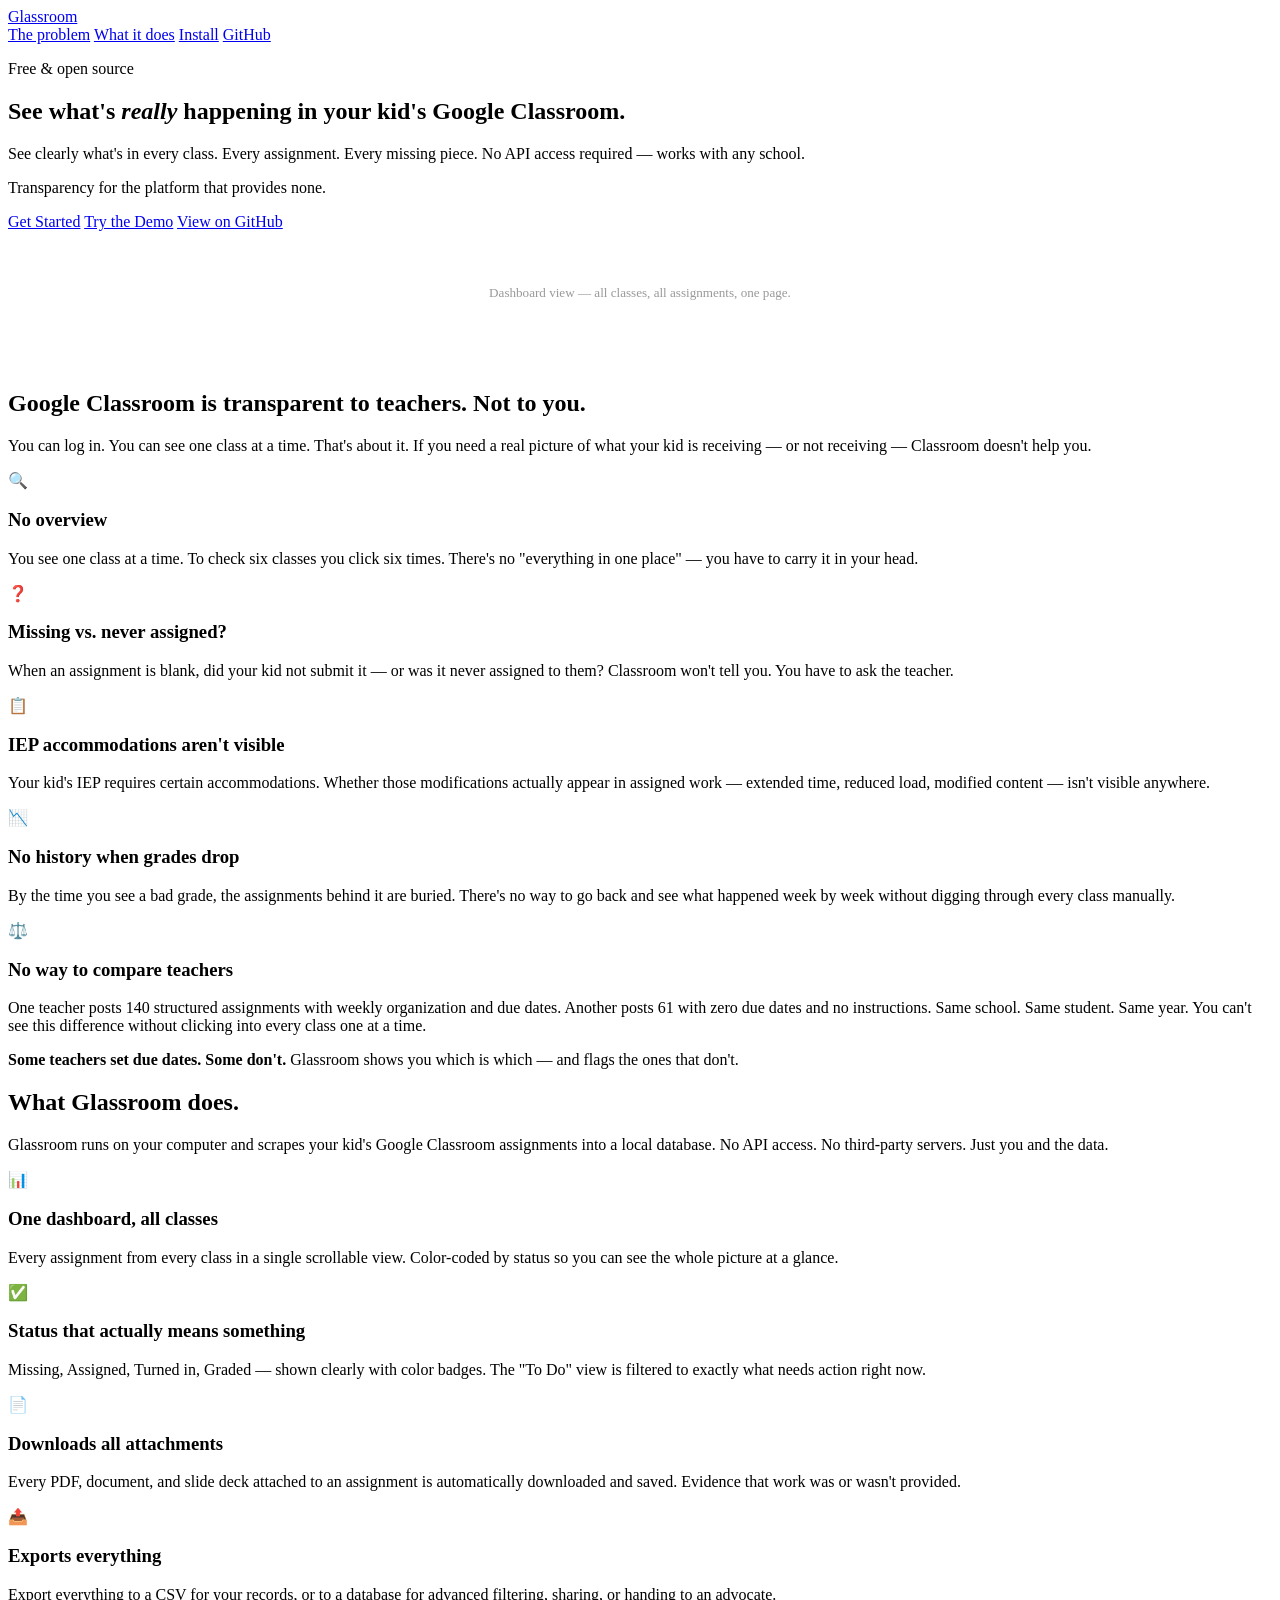
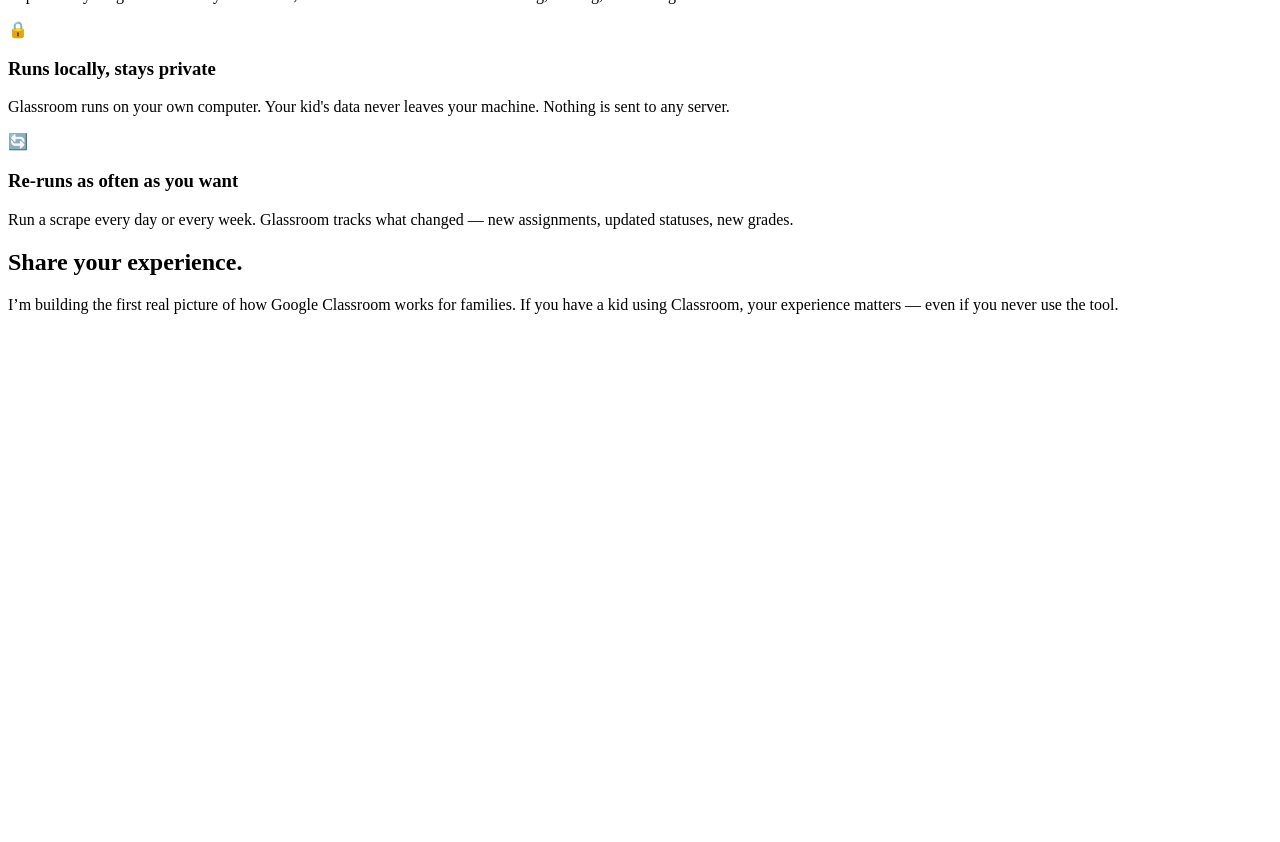
==== commit 9ac0f008: "Landing page: add Parent Voice Survey section - New #survey section after 'What Glassroom does', bef" ====
--- a/site/index.html
+++ b/site/index.html
@@ -190,6 +190,24 @@
   </div>
 </section>
 
+<!-- ── Survey ── -->
+<section id="survey">
+  <div class="container">
+    <h2>Share your experience.</h2>
+    <p class="section-subhead">
+      I’m building the first real picture of how Google Classroom works for families. If you have a kid using Classroom, your experience matters — even if you never use the tool.
+    </p>
+    <div class="survey-embed">
+      <iframe data-tally-src="https://tally.so/embed/aQDAxW?alignLeft=1&hideTitle=1&transparentBackground=1&dynamicHeight=1" loading="lazy" width="100%" height="500" frameBorder="0" marginHeight="0" marginWidth="0" title="Parent Voice Survey"></iframe>
+      <script src="https://tally.so/widgets/embed.js"><\/script>
+    </div>
+    <p class="survey-direct">
+      Or take the survey directly →
+      <a href="https://tally.so/r/aQDAxW" target="_blank" rel="noopener">tally.so/r/aQDAxW</a>
+    </p>
+  </div>
+</section>
+
 <!-- ── Who it's for ── -->
 <section id="who" class="alt">
   <div class="container">
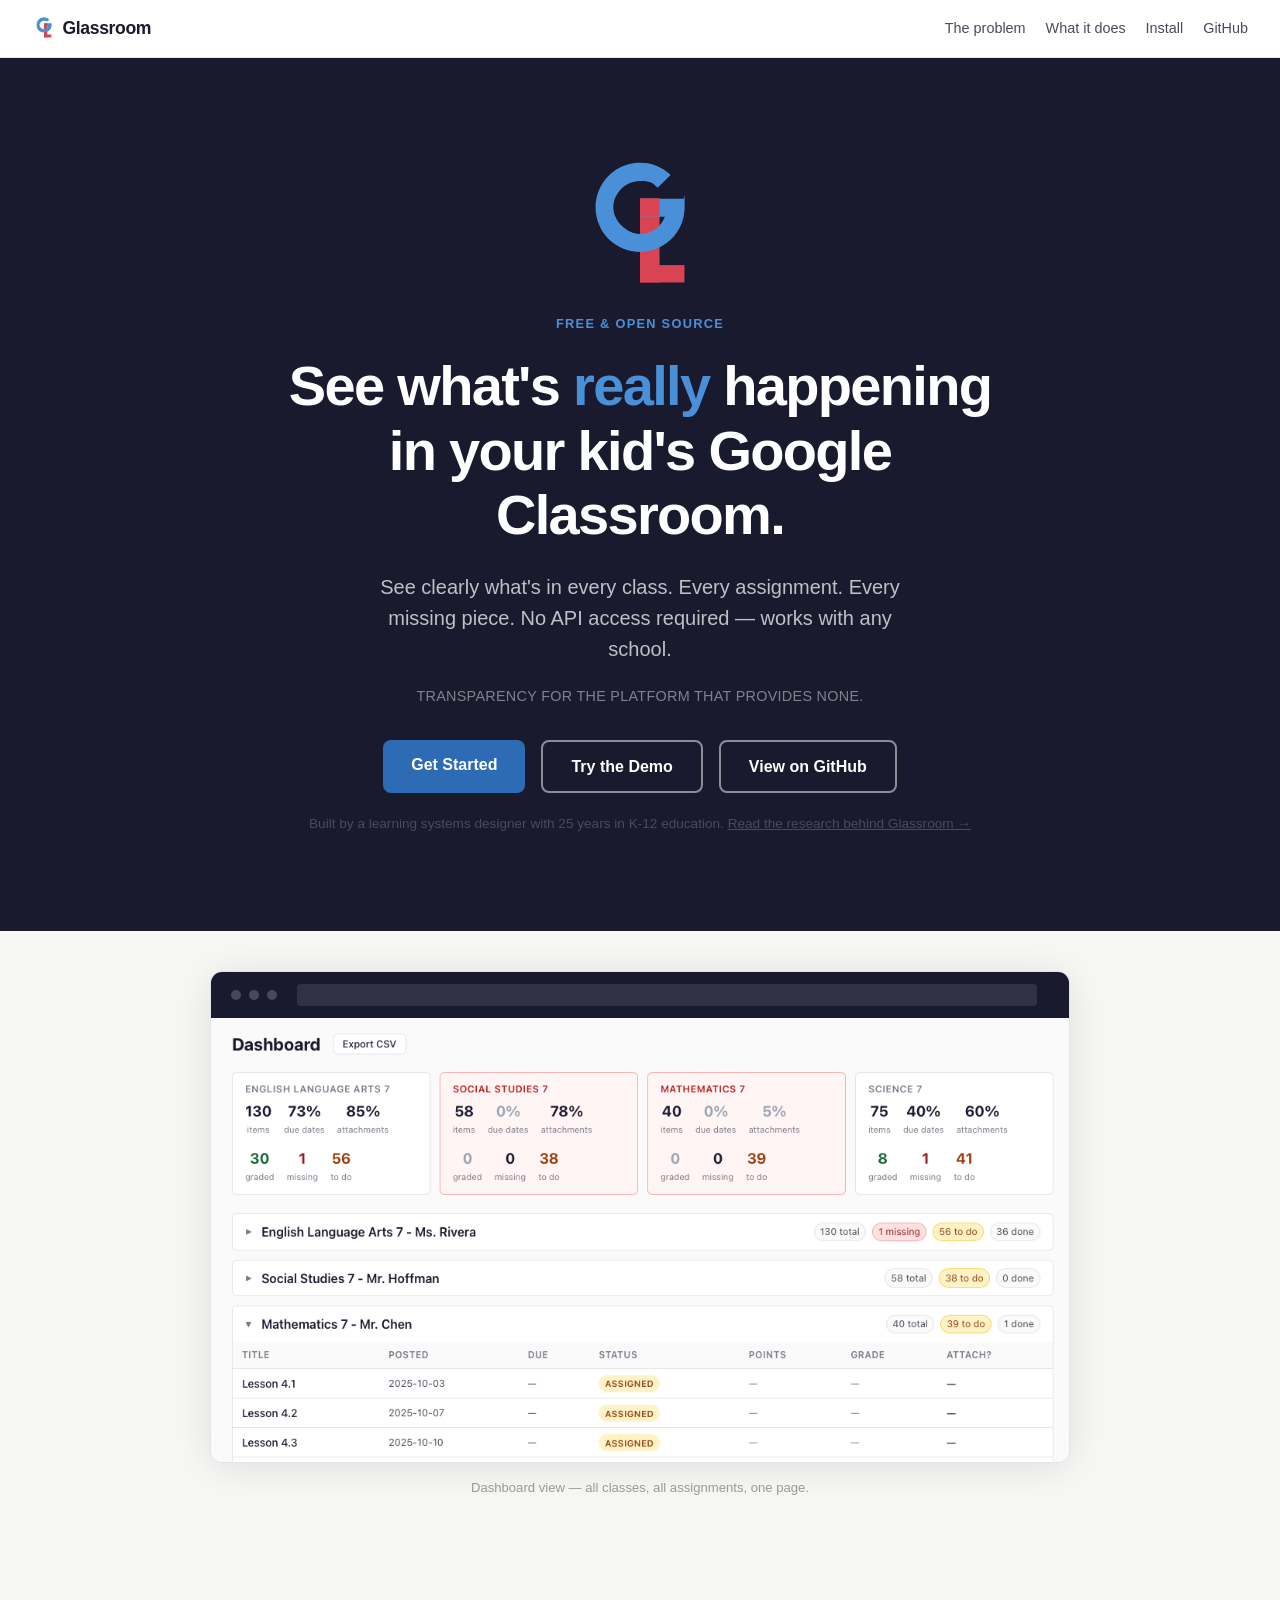
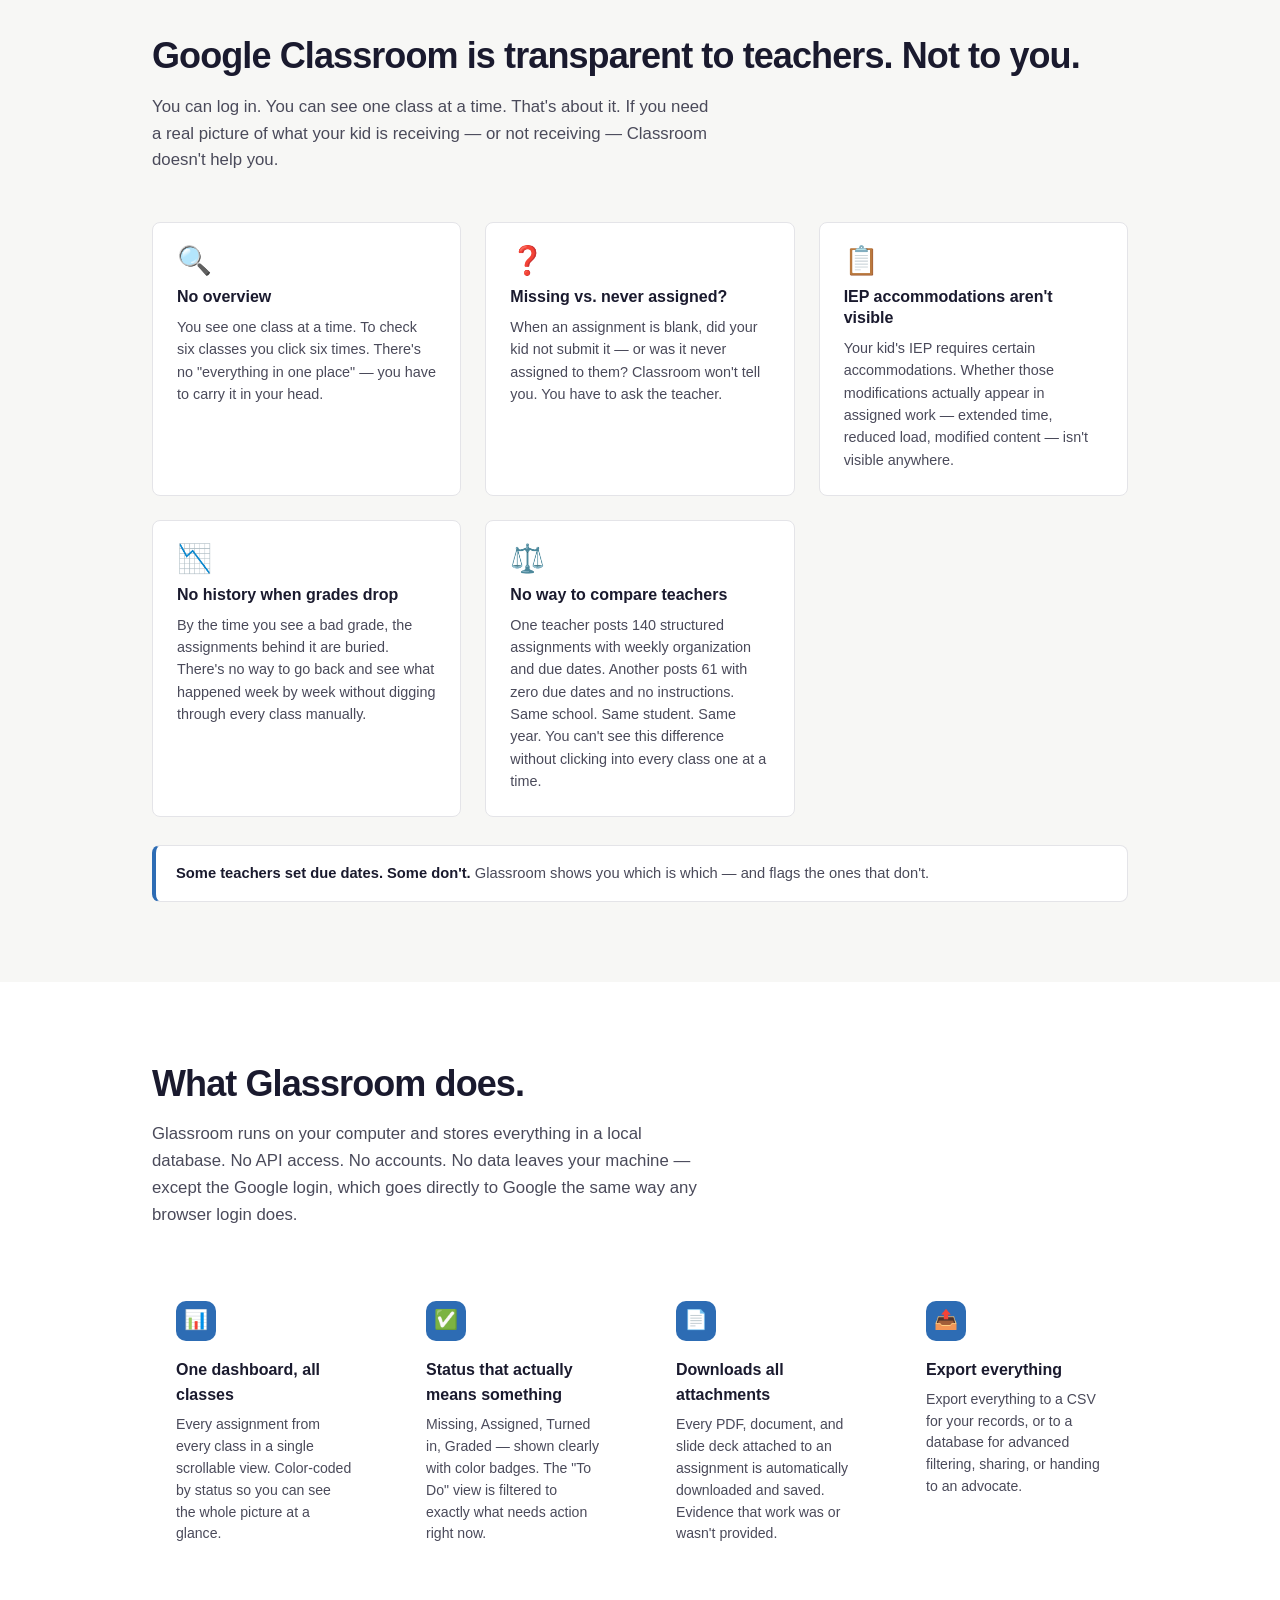
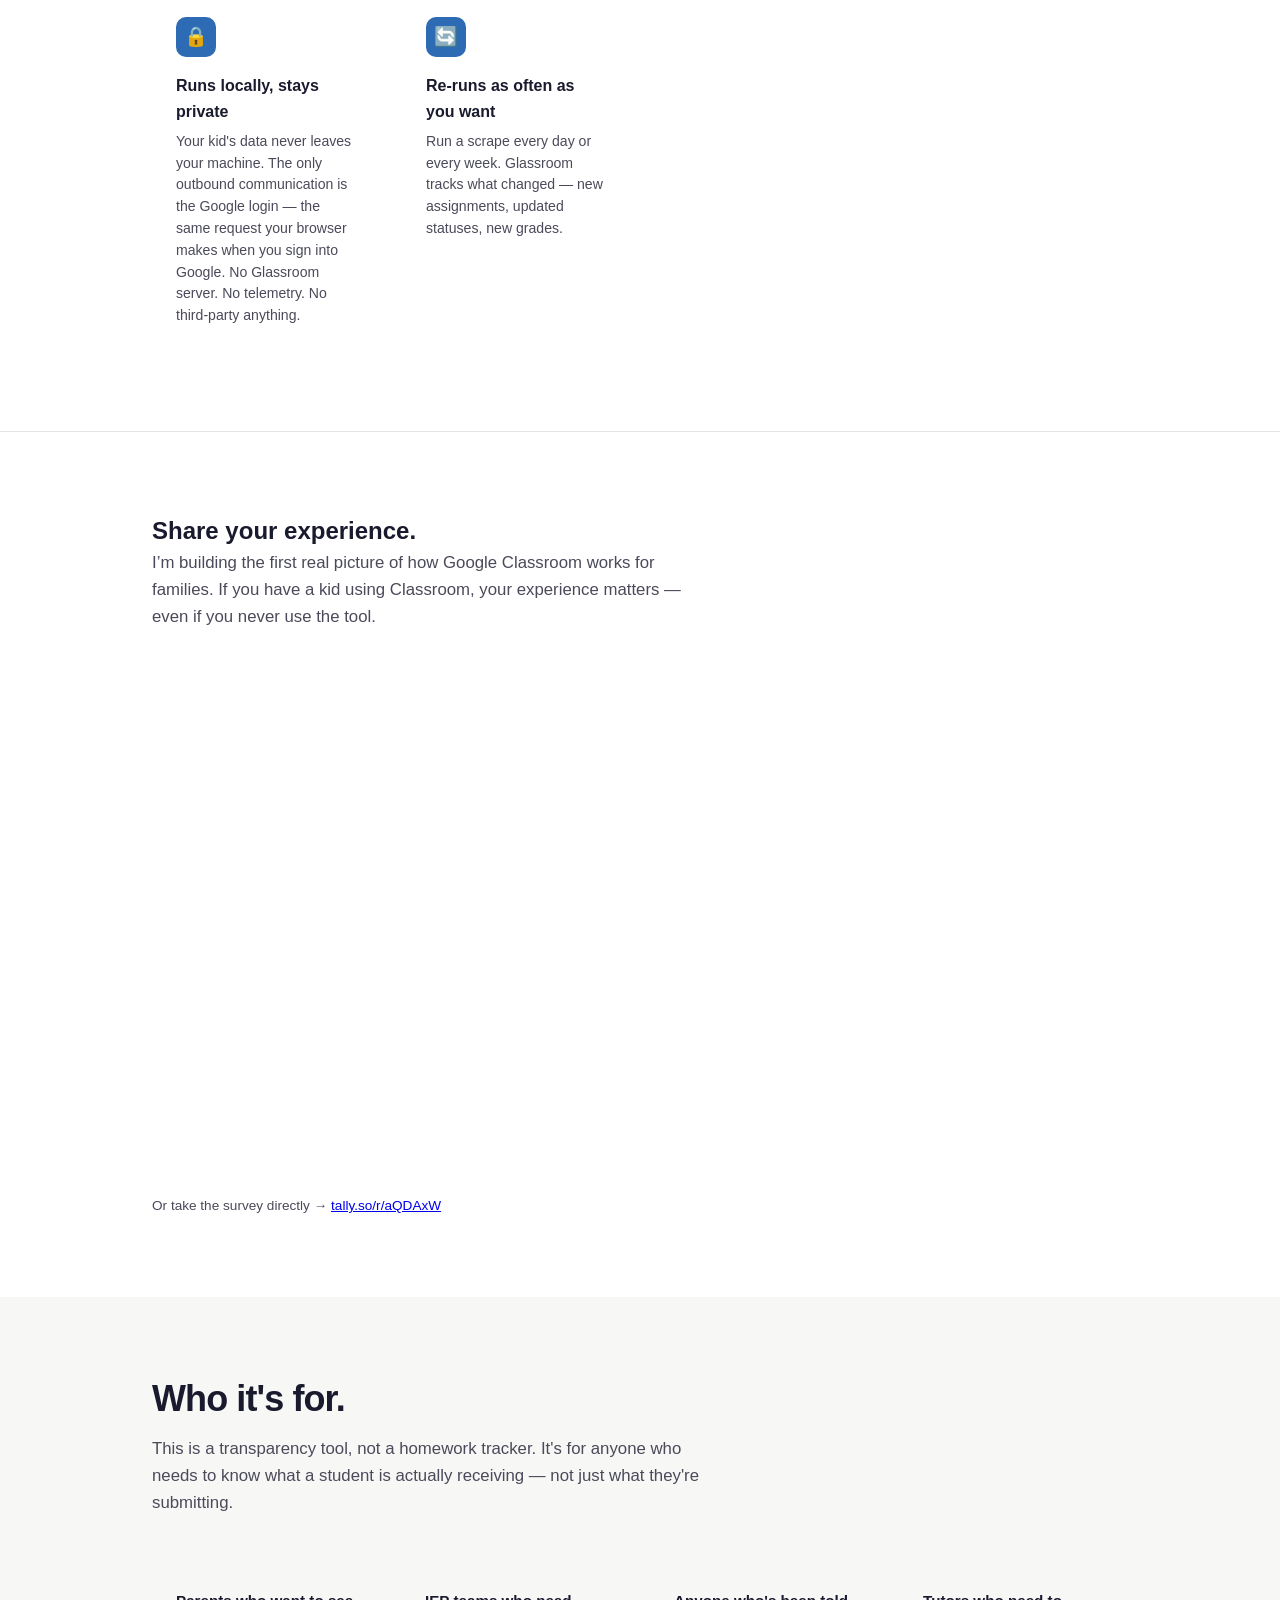
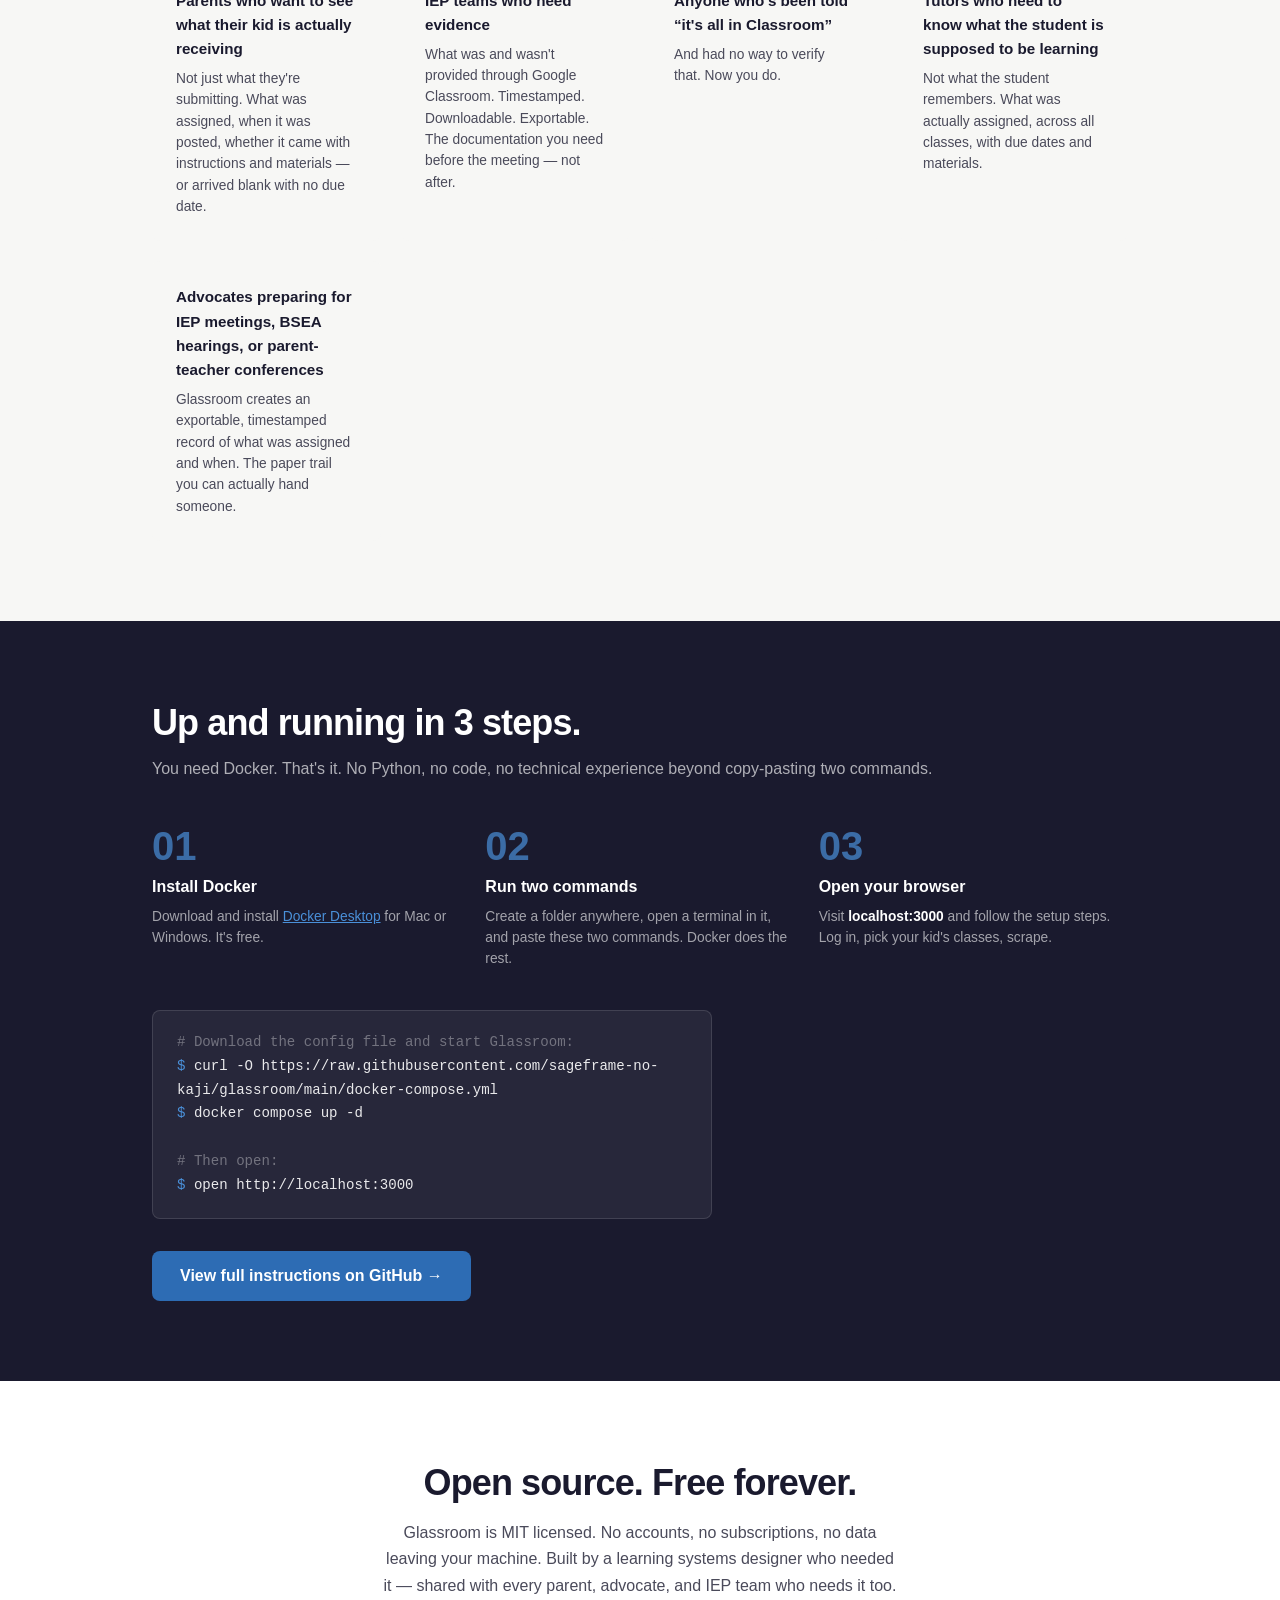
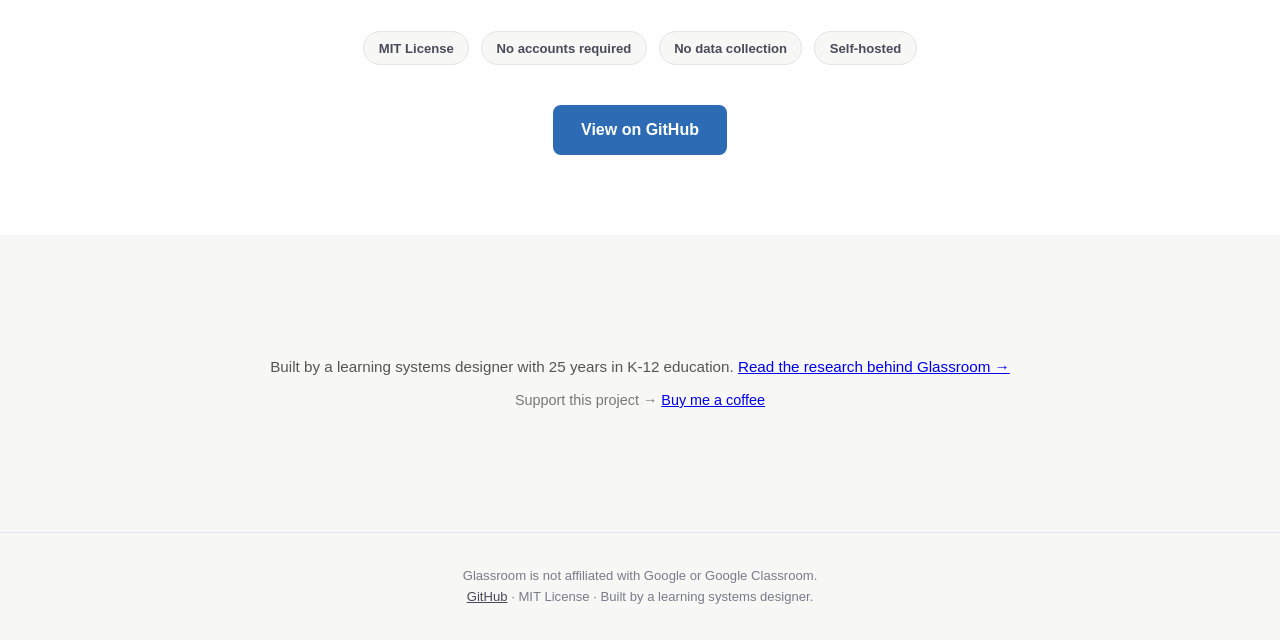
==== commit de4c5cea: "Fix broken script tag in site/index.html survey embed" ====
--- a/site/index.html
+++ b/site/index.html
@@ -5,13 +5,14 @@
   <meta name="viewport" content="width=device-width, initial-scale=1.0">
   <title>Glassroom — See what's really happening in your kid's Google Classroom</title>
   <meta name="description" content="Glassroom makes Google Classroom transparent. See every assignment across every class — what was provided, what wasn't, and what's missing. Built for parents, IEP teams, and advocates.">
+  <link rel="icon" type="image/svg+xml" href="images/glass-48.svg">
   <link rel="stylesheet" href="style.css">
 </head>
 <body>
 
 <!-- ── Navigation ── -->
 <nav>
-  <a href="#" class="nav-brand">Glassroom</a>
+  <a href="#" class="nav-brand"><img src="images/glass-48.svg" alt="" class="nav-logo">Glassroom</a>
   <div class="nav-links">
     <a href="#problem">The problem</a>
     <a href="#what-it-does">What it does</a>
@@ -23,6 +24,7 @@
 <!-- ── Hero ── -->
 <section id="hero">
   <div class="container">
+    <img src="images/glass-48.svg" alt="Glassroom" class="hero-logo">
     <p class="eyebrow">Free &amp; open source</p>
     <h1>See what's <em>really</em> happening in your kid's Google Classroom.</h1>
     <p class="subhead">
@@ -35,10 +37,11 @@
       <a href="demo/index.html" class="btn btn-outline">Try the Demo</a>
       <a href="https://github.com/sageframe-no-kaji/glassroom" class="btn btn-outline">View on GitHub</a>
     </div>
-  </div>
-</section>
-
-<!-- ── Dashboard mockup ── -->
+    <p class="hero-byline">Built by a learning systems designer with 25 years in K-12 education. <a href="https://atmarcus.net/work/empty-container">Read the research behind Glassroom →</a></p>
+  </div>
+</section>
+
+<!-- ── Dashboard screenshot ── -->
 <section id="mockup" style="padding: 2.5rem 0 3.5rem">
   <div class="container">
     <div class="mockup-frame">
@@ -48,59 +51,7 @@
         <div class="mockup-dot"></div>
         <div class="mockup-url"></div>
       </div>
-      <div class="mockup-body">
-        <div class="mockup-nav-bar">
-          <div class="mockup-nav-pill" style="width:80px"></div>
-          <div class="mockup-nav-pill" style="width:55px"></div>
-          <div class="mockup-nav-pill" style="width:70px"></div>
-          <div class="mockup-nav-pill" style="width:55px"></div>
-        </div>
-
-        <!-- Class 1: ELA -->
-        <div class="mockup-class-block">
-          <div class="mockup-class-header">
-            <div class="mockup-class-name"></div>
-            <div class="mockup-badge badge-red" title="Missing"></div>
-            <div class="mockup-badge badge-amber" title="Assigned"></div>
-            <div class="mockup-badge badge-green" title="Done"></div>
-          </div>
-          <div class="mockup-row">
-            <div class="mockup-title" style="max-width:280px"></div>
-            <div class="mockup-meta"></div>
-            <div class="mockup-status badge-red"></div>
-          </div>
-          <div class="mockup-row">
-            <div class="mockup-title" style="max-width:220px"></div>
-            <div class="mockup-meta"></div>
-            <div class="mockup-status badge-amber"></div>
-          </div>
-          <div class="mockup-row">
-            <div class="mockup-title" style="max-width:310px"></div>
-            <div class="mockup-meta"></div>
-            <div class="mockup-status badge-green"></div>
-          </div>
-        </div>
-
-        <!-- Class 2: Math -->
-        <div class="mockup-class-block">
-          <div class="mockup-class-header">
-            <div class="mockup-class-name" style="width:90px"></div>
-            <div class="mockup-badge badge-amber" title="Assigned"></div>
-            <div class="mockup-badge badge-green" title="Done"></div>
-          </div>
-          <div class="mockup-row">
-            <div class="mockup-title" style="max-width:260px"></div>
-            <div class="mockup-meta"></div>
-            <div class="mockup-status badge-amber"></div>
-          </div>
-          <div class="mockup-row">
-            <div class="mockup-title" style="max-width:200px"></div>
-            <div class="mockup-meta"></div>
-            <div class="mockup-status badge-green"></div>
-          </div>
-        </div>
-
-      </div>
+      <img src="images/hero.png" alt="Glassroom dashboard screenshot" style="width:100%;display:block;border-radius:0 0 8px 8px;">
     </div>
     <p style="text-align:center;font-size:0.82rem;color:#999;margin-top:0.9rem">
       Dashboard view — all classes, all assignments, one page.
@@ -153,7 +104,7 @@
   <div class="container">
     <h2>What Glassroom does.</h2>
     <p class="section-subhead">
-      Glassroom runs on your computer and scrapes your kid's Google Classroom assignments into a local database. No API access. No third-party servers. Just you and the data.
+      Glassroom runs on your computer and stores everything in a local database. No API access. No accounts. No data leaves your machine — except the Google login, which goes directly to Google the same way any browser login does.
     </p>
     <div class="features-grid">
       <div class="feature-card">
@@ -173,13 +124,13 @@
       </div>
       <div class="feature-card">
         <div class="feature-icon">📤</div>
-        <h3>Exports everything</h3>
+        <h3>Export everything</h3>
         <p>Export everything to a CSV for your records, or to a database for advanced filtering, sharing, or handing to an advocate.</p>
       </div>
       <div class="feature-card">
         <div class="feature-icon">🔒</div>
         <h3>Runs locally, stays private</h3>
-        <p>Glassroom runs on your own computer. Your kid's data never leaves your machine. Nothing is sent to any server.</p>
+        <p>Your kid's data never leaves your machine. The only outbound communication is the Google login — the same request your browser makes when you sign into Google. No Glassroom server. No telemetry. No third-party anything.</p>
       </div>
       <div class="feature-card">
         <div class="feature-icon">🔄</div>
@@ -199,7 +150,7 @@
     </p>
     <div class="survey-embed">
       <iframe data-tally-src="https://tally.so/embed/aQDAxW?alignLeft=1&hideTitle=1&transparentBackground=1&dynamicHeight=1" loading="lazy" width="100%" height="500" frameBorder="0" marginHeight="0" marginWidth="0" title="Parent Voice Survey"></iframe>
-      <script src="https://tally.so/widgets/embed.js"><\/script>
+      <script src="https://tally.so/widgets/embed.js"></script>
     </div>
     <p class="survey-direct">
       Or take the survey directly →
@@ -225,7 +176,7 @@
         <p>What was and wasn't provided through Google Classroom. Timestamped. Downloadable. Exportable. The documentation you need before the meeting — not after.</p>
       </div>
       <div class="who-card">
-        <h3>Anyone who's been told "it's all in Classroom"</h3>
+        <h3>Anyone who's been told “it's all in Classroom”</h3>
         <p>And had no way to verify that. Now you do.</p>
       </div>
       <div class="who-card">
@@ -243,9 +194,9 @@
 <!-- ── How to Install ── -->
 <section id="install" class="dark">
   <div class="container">
-    <h2>Up and running in 4 steps.</h2>
-    <p class="section-subhead">
-      You need Docker. That's it. No Python, no terminal experience beyond copy-pasting one command.
+    <h2>Up and running in 3 steps.</h2>
+    <p class="section-subhead">
+      You need Docker. That's it. No Python, no code, no technical experience beyond copy-pasting two commands.
     </p>
 
     <div class="install-steps">
@@ -256,26 +207,20 @@
       </div>
       <div class="install-step">
         <div class="step-number">02</div>
-        <h3>Download Glassroom</h3>
-        <p>
-          <a href="https://github.com/sageframe-no-kaji/glassroom/archive/refs/heads/main.zip" target="_blank" rel="noopener">Download the ZIP</a> from GitHub and unzip it anywhere on your computer.
-        </p>
+        <h3>Run two commands</h3>
+        <p>Create a folder anywhere, open a terminal in it, and paste these two commands. Docker does the rest.</p>
       </div>
       <div class="install-step">
         <div class="step-number">03</div>
-        <h3>Run one command</h3>
-        <p>Open a terminal in the Glassroom folder and run:</p>
-      </div>
-      <div class="install-step">
-        <div class="step-number">04</div>
         <h3>Open your browser</h3>
         <p>Visit <strong style="color:#fff">localhost:3000</strong> and follow the setup steps. Log in, pick your kid's classes, scrape.</p>
       </div>
     </div>
 
     <div class="terminal-block">
-      <pre><span class="comment"># In the glassroom folder:</span>
-<span class="prompt">$ </span>docker compose up
+      <pre><span class="comment"># Download the config file and start Glassroom:</span>
+<span class="prompt">$ </span>curl -O https://raw.githubusercontent.com/sageframe-no-kaji/glassroom/main/docker-compose.yml
+<span class="prompt">$ </span>docker compose up -d
 
 <span class="comment"># Then open:</span>
 <span class="prompt">$ </span>open http://localhost:3000</pre>
@@ -308,7 +253,7 @@
   <div class="container" style="text-align:center;padding:2.5rem 1rem">
     <p style="margin:0 0 0.6rem;font-size:0.95rem;color:#555">
       Built by a learning systems designer with 25 years in K-12 education.
-      <a href="https://atmarcus.net/glassroom" target="_blank" rel="noopener">Read the research behind Glassroom →</a>
+      <a href="https://atmarcus.net/work/empty-container" target="_blank" rel="noopener">Read the research behind Glassroom →</a>
     </p>
     <p style="margin:0;font-size:0.9rem;color:#777">
       Support this project →
--- a/site/style.css
+++ b/site/style.css
@@ -0,0 +1,678 @@
+/* Glassroom Landing Page — style.css */
+
+*, *::before, *::after {
+  box-sizing: border-box;
+  margin: 0;
+  padding: 0;
+}
+
+:root {
+  --blue: #2D6CB4;
+  --blue-light: #4A90D9;
+  --blue-dark: #1e4d84;
+  --text: #1a1a2e;
+  --text-secondary: #4a4a5a;
+  --text-muted: #7a7a8a;
+  --bg: #ffffff;
+  --bg-alt: #f7f7f5;
+  --bg-dark: #1a1a2e;
+  --border: #e4e4e8;
+  --green: #3DAA6D;
+  --amber: #E8A838;
+  --red: #D94452;
+  --radius: 8px;
+  --max-width: 1040px;
+}
+
+html {
+  scroll-behavior: smooth;
+  font-size: 16px;
+}
+
+body {
+  font-family: -apple-system, BlinkMacSystemFont, "Segoe UI", Roboto, Helvetica, Arial, sans-serif;
+  color: var(--text);
+  background: var(--bg);
+  line-height: 1.6;
+  -webkit-font-smoothing: antialiased;
+}
+
+/* ── Layout ── */
+
+.container {
+  max-width: var(--max-width);
+  margin: 0 auto;
+  padding: 0 2rem;
+}
+
+section {
+  padding: 5rem 0;
+}
+
+section.alt {
+  background: var(--bg-alt);
+}
+
+section.dark {
+  background: var(--bg-dark);
+  color: #fff;
+}
+
+/* ── Nav ── */
+
+nav {
+  position: sticky;
+  top: 0;
+  z-index: 100;
+  background: rgba(255, 255, 255, 0.96);
+  backdrop-filter: blur(8px);
+  border-bottom: 1px solid var(--border);
+  padding: 0.9rem 2rem;
+  display: flex;
+  align-items: center;
+  gap: 1.5rem;
+}
+
+.nav-brand {
+  font-size: 1.1rem;
+  font-weight: 700;
+  color: var(--text);
+  text-decoration: none;
+  letter-spacing: -0.02em;
+  display: flex;
+  align-items: center;
+  gap: 0.4rem;
+}
+
+.nav-logo {
+  width: 24px;
+  height: 24px;
+  display: block;
+}
+
+.nav-links {
+  display: flex;
+  gap: 1.25rem;
+  margin-left: auto;
+  align-items: center;
+}
+
+.nav-links a {
+  color: var(--text-secondary);
+  text-decoration: none;
+  font-size: 0.9rem;
+}
+
+.nav-links a:hover {
+  color: var(--text);
+}
+
+/* ── Buttons ── */
+
+.btn {
+  display: inline-block;
+  padding: 0.75rem 1.75rem;
+  border-radius: var(--radius);
+  font-size: 1rem;
+  font-weight: 600;
+  text-decoration: none;
+  cursor: pointer;
+  border: none;
+  transition: background 0.15s, transform 0.1s;
+}
+
+.btn:active {
+  transform: translateY(1px);
+}
+
+.btn-primary {
+  background: var(--blue);
+  color: #fff;
+}
+
+.btn-primary:hover {
+  background: var(--blue-dark);
+}
+
+.btn-outline {
+  background: transparent;
+  color: #fff;
+  border: 2px solid rgba(255, 255, 255, 0.5);
+}
+
+.btn-outline:hover {
+  border-color: #fff;
+  background: rgba(255, 255, 255, 0.1);
+}
+
+/* ── Hero ── */
+
+#hero {
+  background: var(--bg-dark);
+  color: #fff;
+  padding: 6rem 0 6rem;
+  text-align: center;
+}
+
+#hero .hero-logo {
+  display: block;
+  margin: 0 auto 1rem;
+  width: 144px;
+  height: 144px;
+}
+
+#hero .eyebrow {
+  font-size: 0.8rem;
+  font-weight: 600;
+  letter-spacing: 0.1em;
+  text-transform: uppercase;
+  color: var(--blue-light);
+  margin-bottom: 1.25rem;
+}
+
+#hero h1 {
+  font-size: clamp(2rem, 5vw, 3.5rem);
+  font-weight: 800;
+  line-height: 1.15;
+  letter-spacing: -0.03em;
+  max-width: 760px;
+  margin: 0 auto 1.5rem;
+}
+
+#hero h1 em {
+  font-style: normal;
+  color: var(--blue-light);
+}
+
+#hero .subhead {
+  font-size: clamp(1rem, 2.5vw, 1.25rem);
+  color: rgba(255, 255, 255, 0.72);
+  max-width: 540px;
+  margin: 0 auto 1.25rem;
+  line-height: 1.55;
+}
+
+#hero .tagline {
+  font-size: 0.9rem;
+  color: rgba(255, 255, 255, 0.45);
+  letter-spacing: 0.02em;
+  text-transform: uppercase;
+  margin: 0 auto 2rem;
+}
+
+.hero-actions {
+  display: flex;
+  gap: 1rem;
+  justify-content: center;
+  flex-wrap: wrap;
+}
+
+.hero-byline {
+  margin-top: 1.25rem;
+  font-size: 0.85rem;
+  color: var(--text-secondary);
+  text-align: center;
+}
+
+.hero-byline a {
+  color: var(--text-secondary);
+  text-decoration: underline;
+}
+
+/* ── Dashboard mockup ── */
+
+#mockup {
+  background: var(--bg-alt);
+  padding: 3rem 0 4rem;
+}
+
+.mockup-frame {
+  max-width: 860px;
+  margin: 0 auto;
+  background: #fff;
+  border-radius: 12px;
+  border: 1px solid var(--border);
+  overflow: hidden;
+  box-shadow: 0 4px 40px rgba(0, 0, 0, 0.1);
+}
+
+.mockup-bar {
+  background: var(--bg-dark);
+  padding: 0.75rem 1.25rem;
+  display: flex;
+  align-items: center;
+  gap: 0.5rem;
+}
+
+.mockup-dot {
+  width: 10px;
+  height: 10px;
+  border-radius: 50%;
+  background: rgba(255,255,255,0.2);
+}
+
+.mockup-url {
+  flex: 1;
+  background: rgba(255,255,255,0.1);
+  border-radius: 4px;
+  height: 22px;
+  margin: 0 0.75rem;
+}
+
+.mockup-body {
+  padding: 1.5rem;
+}
+
+.mockup-nav-bar {
+  background: var(--bg-dark);
+  border-radius: 6px;
+  height: 36px;
+  margin-bottom: 1.25rem;
+  display: flex;
+  align-items: center;
+  padding: 0 1rem;
+  gap: 1rem;
+}
+
+.mockup-nav-pill {
+  height: 10px;
+  border-radius: 5px;
+  background: rgba(255,255,255,0.15);
+}
+
+.mockup-class-block {
+  border: 1px solid var(--border);
+  border-radius: 8px;
+  margin-bottom: 1rem;
+  overflow: hidden;
+}
+
+.mockup-class-header {
+  background: var(--bg-alt);
+  padding: 0.6rem 1rem;
+  display: flex;
+  align-items: center;
+  gap: 0.75rem;
+}
+
+.mockup-class-name {
+  width: 120px;
+  height: 10px;
+  border-radius: 5px;
+  background: #ccc;
+}
+
+.mockup-badge {
+  height: 20px;
+  width: 48px;
+  border-radius: 10px;
+}
+
+.mockup-row {
+  display: flex;
+  align-items: center;
+  padding: 0.55rem 1rem;
+  border-top: 1px solid var(--border);
+  gap: 0.75rem;
+}
+
+.mockup-title {
+  flex: 1;
+  height: 9px;
+  border-radius: 4px;
+  background: #ddd;
+}
+
+.mockup-meta {
+  width: 60px;
+  height: 9px;
+  border-radius: 4px;
+  background: #e8e8e8;
+}
+
+.mockup-status {
+  width: 70px;
+  height: 20px;
+  border-radius: 10px;
+}
+
+/* Status badge colors */
+.badge-red    { background: #fde8ea; }
+.badge-amber  { background: #fdf3e0; }
+.badge-green  { background: #e0f5ec; }
+.badge-blue   { background: #e0eefa; }
+
+/* ── Problem section ── */
+
+#problem h2,
+#what-it-does h2,
+#who h2,
+#install h2,
+#open-source h2 {
+  font-size: clamp(1.6rem, 3.5vw, 2.25rem);
+  font-weight: 800;
+  letter-spacing: -0.025em;
+  line-height: 1.2;
+  margin-bottom: 1rem;
+}
+
+#problem .section-subhead,
+#what-it-does .section-subhead,
+#survey .section-subhead,
+#who .section-subhead {
+  font-size: 1.05rem;
+  color: var(--text-secondary);
+  max-width: 560px;
+  margin-bottom: 3rem;
+  line-height: 1.6;
+}
+
+/* ── Survey section ── */
+#survey {
+  border-top: 1px solid var(--border);
+}
+
+.survey-embed {
+  max-width: 680px;
+}
+
+.survey-embed iframe {
+  display: block;
+  border: none;
+}
+
+.survey-direct {
+  margin-top: 1rem;
+  font-size: 0.85rem;
+  color: var(--text-secondary);
+}
+
+.problem-grid {
+  display: grid;
+  grid-template-columns: repeat(auto-fit, minmax(240px, 1fr));
+  gap: 1.5rem;
+}
+
+.problem-card {
+  background: #fff;
+  border: 1px solid var(--border);
+  border-radius: var(--radius);
+  padding: 1.5rem;
+}
+
+.problem-icon {
+  font-size: 1.75rem;
+  margin-bottom: 0.75rem;
+  line-height: 1;
+}
+
+.problem-card h3 {
+  font-size: 1rem;
+  font-weight: 700;
+  margin-bottom: 0.5rem;
+  line-height: 1.3;
+}
+
+.problem-card p {
+  font-size: 0.9rem;
+  color: var(--text-secondary);
+  line-height: 1.55;
+}
+
+.problem-callout {
+  margin-top: 1.75rem;
+  padding: 1rem 1.25rem;
+  background: #fff;
+  border: 1px solid var(--border);
+  border-left: 4px solid var(--blue);
+  border-radius: var(--radius);
+  font-size: 0.92rem;
+  color: var(--text-secondary);
+  line-height: 1.55;
+}
+
+.problem-callout strong {
+  color: var(--text);
+}
+
+
+
+/* ── What it does ── */
+
+.features-grid {
+  display: grid;
+  grid-template-columns: repeat(auto-fit, minmax(220px, 1fr));
+  gap: 1.5rem;
+}
+
+.feature-card {
+  padding: 1.5rem;
+}
+
+.feature-icon {
+  width: 40px;
+  height: 40px;
+  border-radius: 10px;
+  background: var(--blue);
+  display: flex;
+  align-items: center;
+  justify-content: center;
+  font-size: 1.2rem;
+  margin-bottom: 1rem;
+}
+
+.feature-card h3 {
+  font-size: 1rem;
+  font-weight: 700;
+  margin-bottom: 0.4rem;
+}
+
+.feature-card p {
+  font-size: 0.88rem;
+  color: var(--text-secondary);
+  line-height: 1.55;
+}
+
+/* ── Who it's for ── */
+
+.who-grid {
+  display: grid;
+  grid-template-columns: repeat(auto-fit, minmax(220px, 1fr));
+  gap: 1.25rem;
+}
+
+.who-card {
+  background: var(--bg-alt);
+  border-radius: var(--radius);
+  padding: 1.5rem;
+}
+
+.who-card h3 {
+  font-size: 0.95rem;
+  font-weight: 700;
+  margin-bottom: 0.4rem;
+}
+
+.who-card p {
+  font-size: 0.86rem;
+  color: var(--text-secondary);
+  line-height: 1.55;
+}
+
+/* ── Install ── */
+
+#install {
+  background: var(--bg-dark);
+  color: #fff;
+}
+
+#install h2 {
+  color: #fff;
+  margin-bottom: 0.75rem;
+}
+
+#install .section-subhead {
+  color: rgba(255,255,255,0.65);
+  margin-bottom: 2.75rem;
+  font-size: 1rem;
+  line-height: 1.6;
+}
+
+.install-steps {
+  display: grid;
+  grid-template-columns: repeat(auto-fit, minmax(200px, 1fr));
+  gap: 1.5rem;
+  margin-bottom: 2.5rem;
+}
+
+.install-step {
+  position: relative;
+}
+
+.step-number {
+  font-size: 2.5rem;
+  font-weight: 800;
+  color: var(--blue-light);
+  line-height: 1;
+  margin-bottom: 0.5rem;
+  opacity: 0.7;
+}
+
+.install-step h3 {
+  font-size: 1rem;
+  font-weight: 700;
+  margin-bottom: 0.4rem;
+  color: #fff;
+}
+
+.install-step p {
+  font-size: 0.86rem;
+  color: rgba(255, 255, 255, 0.6);
+  line-height: 1.55;
+}
+
+.install-step a {
+  color: var(--blue-light);
+}
+
+.terminal-block {
+  background: rgba(255, 255, 255, 0.06);
+  border: 1px solid rgba(255, 255, 255, 0.12);
+  border-radius: var(--radius);
+  padding: 1.25rem 1.5rem;
+  margin-bottom: 2rem;
+  max-width: 560px;
+}
+
+.terminal-block pre {
+  font-family: "SF Mono", "Fira Code", "Cascadia Code", Consolas, monospace;
+  font-size: 0.88rem;
+  color: rgba(255,255,255,0.9);
+  line-height: 1.7;
+  white-space: pre-wrap;
+}
+
+.terminal-block pre .prompt {
+  color: var(--blue-light);
+  user-select: none;
+}
+
+.terminal-block pre .comment {
+  color: rgba(255,255,255,0.35);
+}
+
+/* ── Open source ── */
+
+#open-source {
+  text-align: center;
+}
+
+#open-source h2 {
+  margin-bottom: 1rem;
+}
+
+#open-source p {
+  color: var(--text-secondary);
+  max-width: 520px;
+  margin: 0 auto 2rem;
+  font-size: 1rem;
+  line-height: 1.65;
+}
+
+.oss-badges {
+  display: flex;
+  gap: 0.75rem;
+  justify-content: center;
+  flex-wrap: wrap;
+  margin-bottom: 2.5rem;
+}
+
+.oss-badge {
+  display: inline-block;
+  padding: 0.35rem 0.9rem;
+  border-radius: 20px;
+  font-size: 0.82rem;
+  font-weight: 600;
+  background: var(--bg-alt);
+  border: 1px solid var(--border);
+  color: var(--text-secondary);
+  text-decoration: none;
+}
+
+/* ── Footer ── */
+
+footer {
+  background: var(--bg-alt);
+  border-top: 1px solid var(--border);
+  padding: 2rem;
+  text-align: center;
+}
+
+footer p {
+  font-size: 0.82rem;
+  color: var(--text-muted);
+  line-height: 1.65;
+}
+
+footer a {
+  color: var(--text-secondary);
+}
+
+/* ── Mobile ── */
+
+@media (max-width: 640px) {
+  section {
+    padding: 3.5rem 0;
+  }
+
+  #hero {
+    padding: 4.5rem 0 4rem;
+  }
+
+  nav {
+    padding: 0.75rem 1.25rem;
+  }
+
+  .nav-links {
+    display: none;
+  }
+
+  .container {
+    padding: 0 1.25rem;
+  }
+
+  .hero-actions {
+    flex-direction: column;
+    align-items: center;
+  }
+
+  .install-steps {
+    grid-template-columns: 1fr 1fr;
+  }
+}
+
+@media (max-width: 400px) {
+  .install-steps {
+    grid-template-columns: 1fr;
+  }
+}
